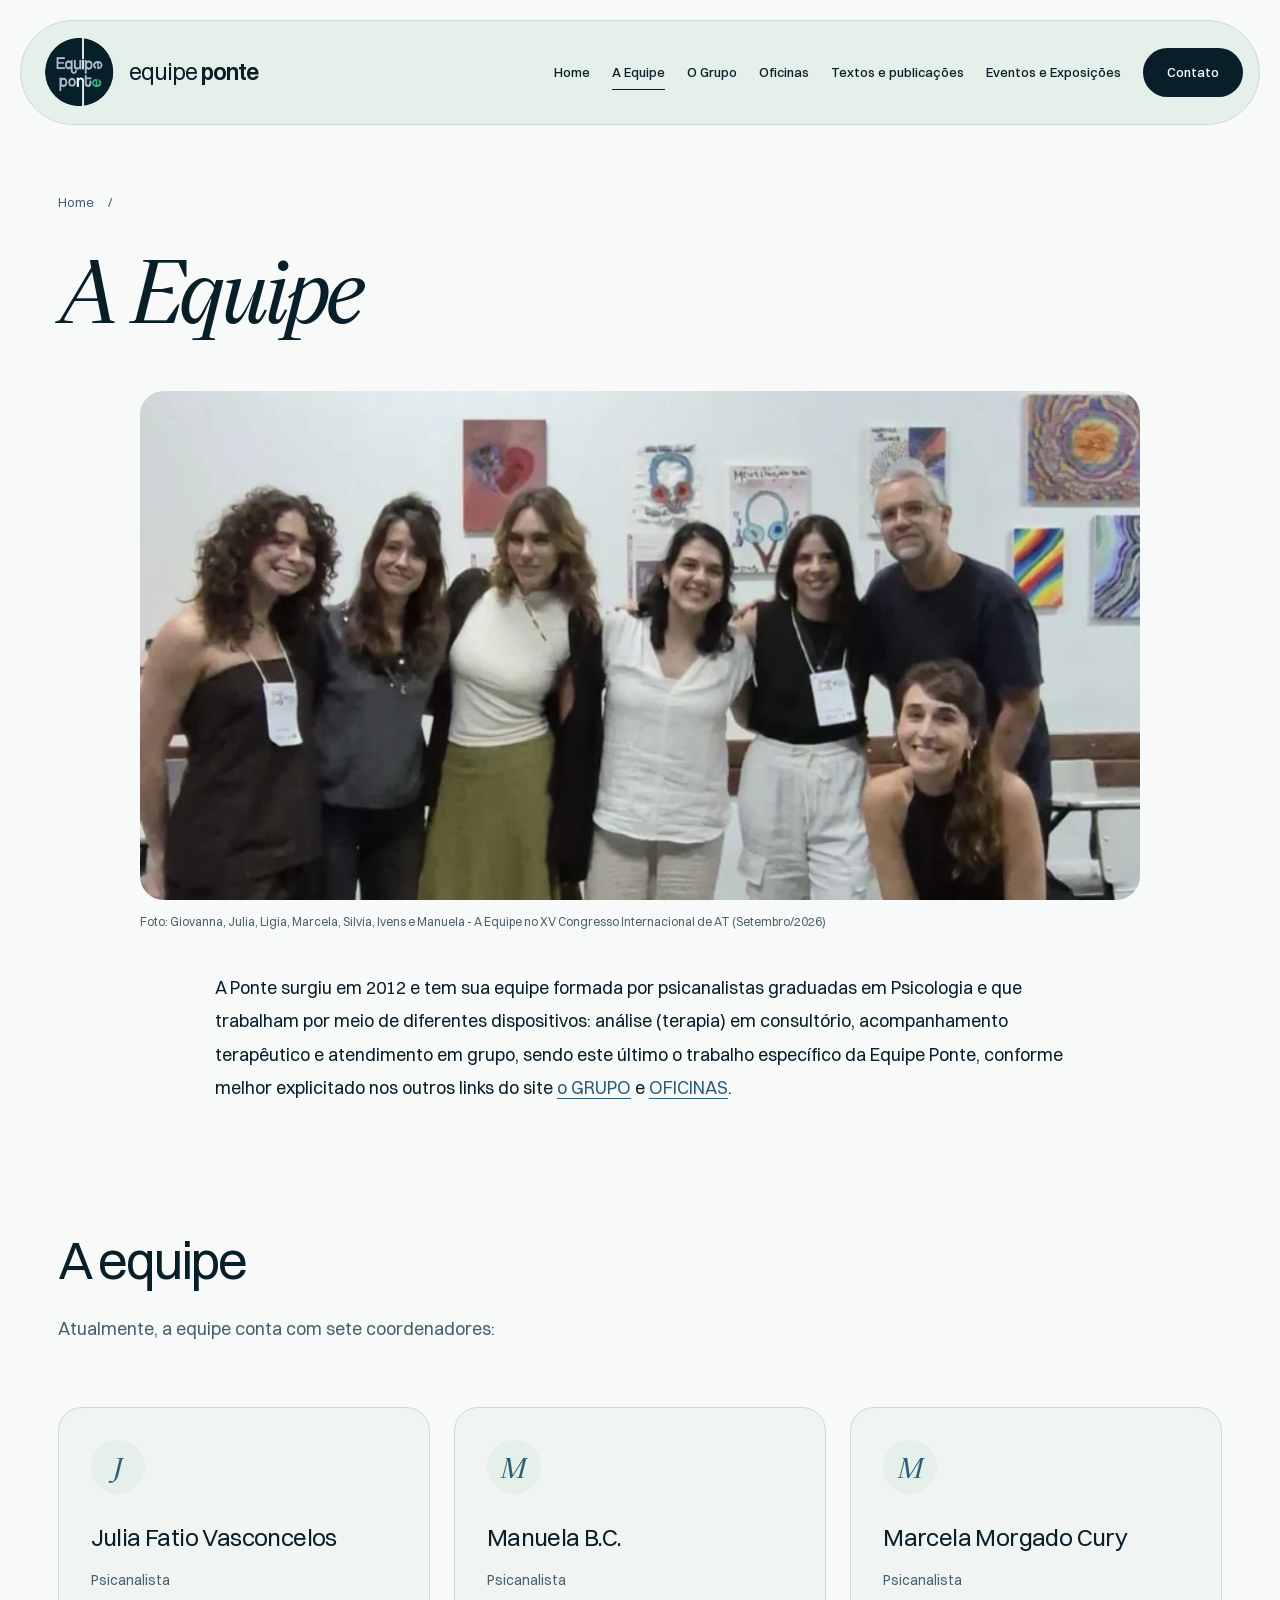
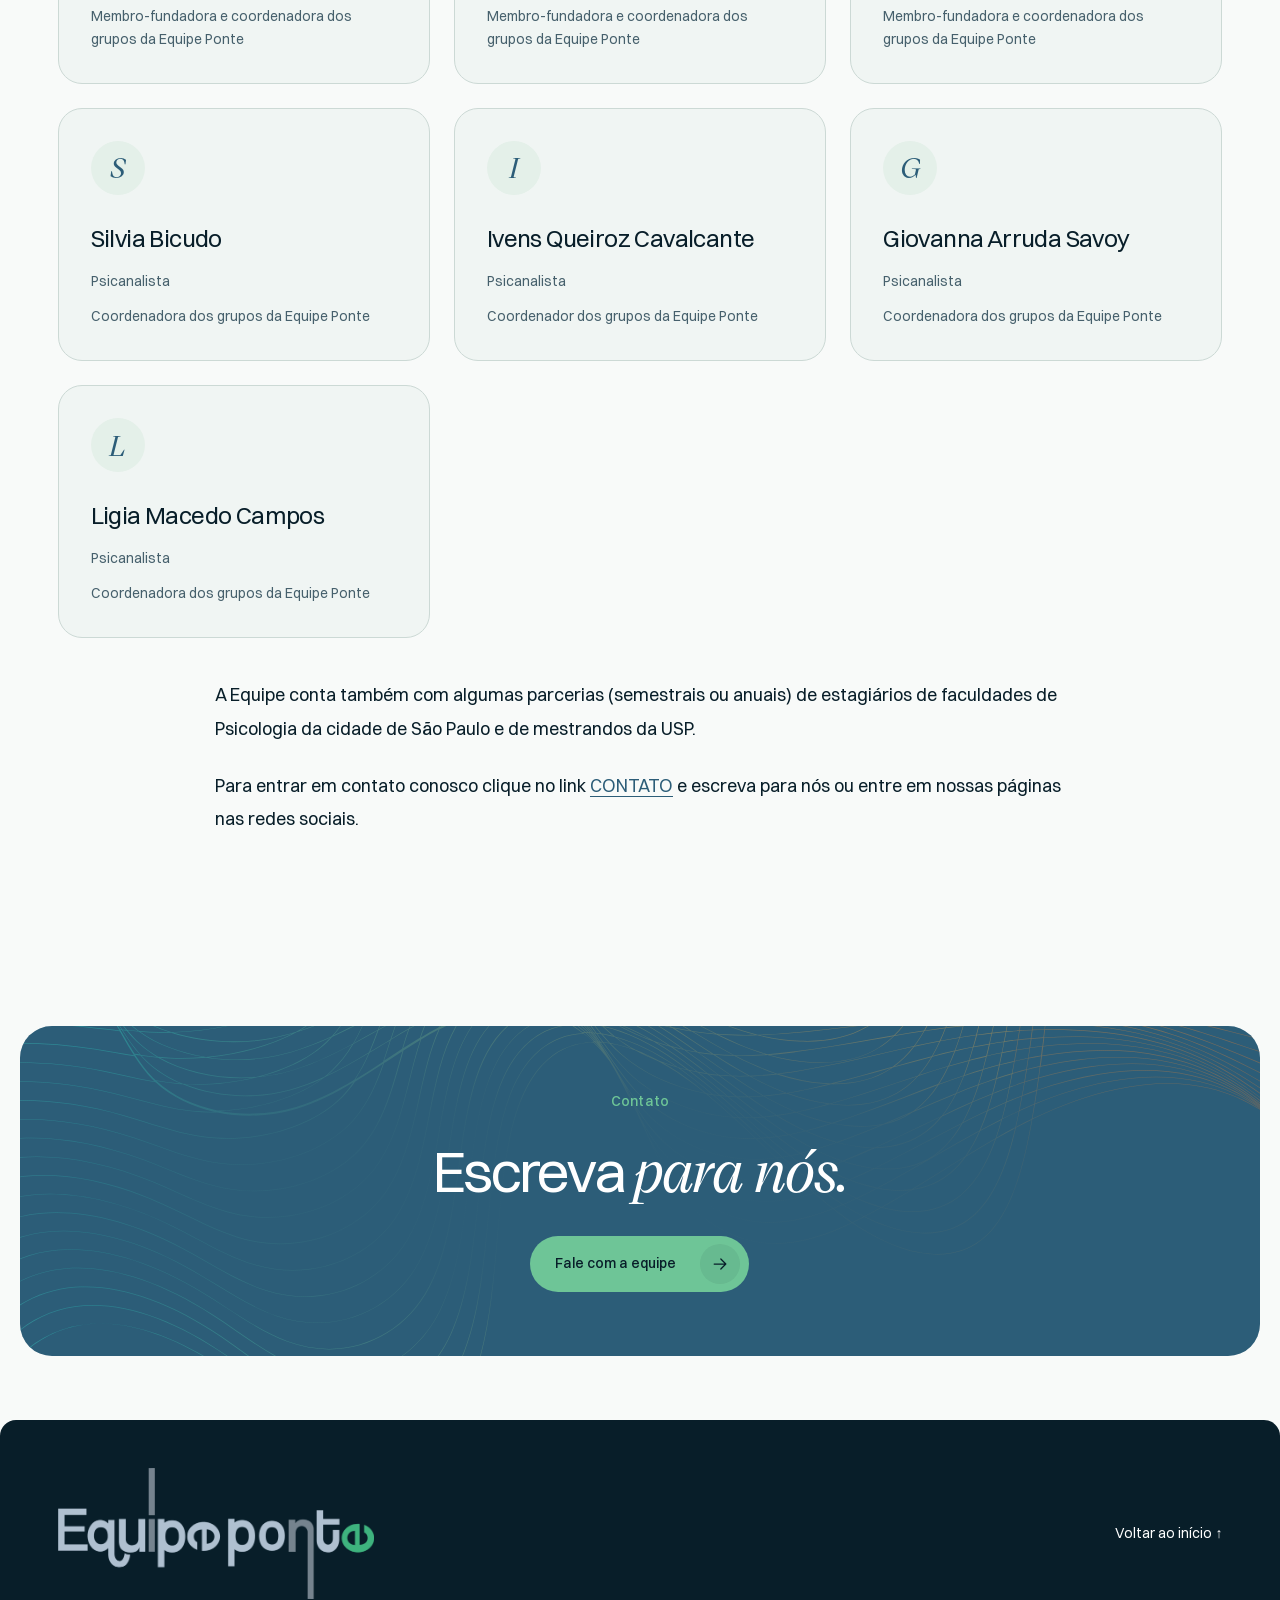
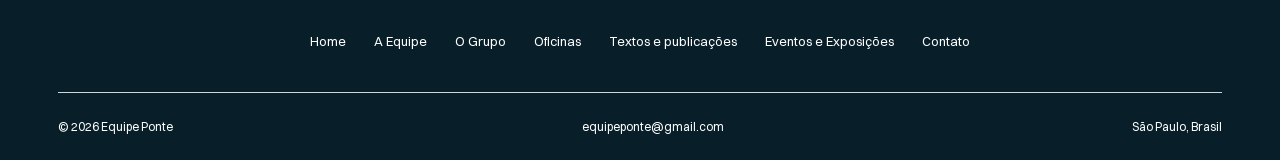
==== public/a-equipe.html @ 650ba1f7 "feat: add events and exhibitions page and navigation" ====
<!doctype html>
<html lang="pt-BR">
  <head>
    <meta charset="utf-8" />
    <meta name="viewport" content="width=device-width, initial-scale=1" />
    <meta name="theme-color" content="#081e29" />
    <meta name="robots" content="noindex, nofollow" />
    <title>A Equipe — Equipe Ponte</title>
    <meta
      name="description"
      content="Conheça as psicanalistas e os psicanalistas que compõem a Equipe Ponte."
    />
    <link rel="canonical" href="https://equipeponte.vercel.app/a-equipe.html" />
    <meta property="og:title" content="A Equipe — Equipe Ponte" />
    <meta
      property="og:description"
      content="Conheça as psicanalistas e os psicanalistas que compõem a Equipe Ponte."
    />
    <meta property="og:type" content="website" />
    <meta property="og:locale" content="pt_BR" />
    <meta
      property="og:url"
      content="https://equipeponte.vercel.app/a-equipe.html"
    />
    <meta
      property="og:image"
      content="https://equipeponte.vercel.app/assets/images/equipe.webp"
    />
    <link rel="icon" href="assets/images/logo.png" />
    <link
      rel="preload"
      href="assets/fonts/switzer-regular.woff2"
      as="font"
      type="font/woff2"
      crossorigin
    />
    <link
      rel="preload"
      href="assets/fonts/victor-serif-medium-italic.woff2"
      as="font"
      type="font/woff2"
      crossorigin
    />
    <link rel="stylesheet" href="assets/styles.css" />
    <script src="assets/site-config.js" defer></script>
    <script src="assets/site.js" defer></script>
    <script type="application/ld+json">
      {
        "@context": "https://schema.org",
        "@type": "Organization",
        "name": "Equipe Ponte",
        "url": "https://equipeponte.vercel.app",
        "email": "equipeponte@gmail.com",
        "address": {
          "@type": "PostalAddress",
          "streetAddress": "Rua Paris, 656, Sumaré",
          "addressLocality": "São Paulo",
          "addressRegion": "SP",
          "postalCode": "01257-040",
          "addressCountry": "BR"
        }
      }
    </script>
  </head>
  <body>
    <a class="skip-link" href="#conteudo">Pular para o conteúdo</a>
    <div class="inner-header">
      <header class="site-header">
        <a class="brand" href="index.html" aria-label="Equipe Ponte — Home"
          ><img
            src="assets/images/logo.png"
            width="48"
            height="48"
            alt=""
          /><span>equipe <strong>ponte</strong></span></a
        ><button
          class="menu-toggle"
          type="button"
          aria-expanded="false"
          aria-controls="main-nav"
        >
          <span>Menu</span><span class="menu-lines" aria-hidden="true"></span>
        </button>
        <nav id="main-nav" aria-label="Navegação principal">
          <a href="index.html">Home</a
          ><a href="a-equipe.html" aria-current="page">A Equipe</a
          ><a href="o-grupo.html">O Grupo</a><a href="oficinas.html">Oficinas</a
          ><a href="textos-e-publicacoes.html">Textos e publicações</a
          ><a href="eventos-e-exposicoes.html">Eventos e Exposições</a><a href="contato.html" class="nav-contact">Contato</a>
        </nav>
      </header>
    </div>
    <main id="conteudo" class="">
      <section class="page-intro wrap">
        <a class="breadcrumb" href="index.html"
          >Home <span aria-hidden="true">/</span></a
        >
        <h1>A Equipe</h1>
      </section>
      <section class="wrap team-overview">
        <figure class="editorial-photo">
          <img
            src="assets/images/equipe.webp"
            srcset="
              assets/images/equipe-small.webp  700w,
              assets/images/equipe.webp       1170w
            "
            sizes="(max-width: 900px) 90vw, 900px"
            width="1170"
            height="596"
            alt="Giovanna, Julia, Ligia, Marcela, Silvia, Ivens e Manuela, integrantes da Equipe Ponte"
            loading="eager"
          />
          <figcaption>
            Foto: Giovanna, Julia, Ligia, Marcela, Silvia, Ivens e Manuela - A Equipe no XV Congresso Internacional de AT (Setembro/2026)
          </figcaption>
        </figure>
        <div class="prose prose--wide">
          <p data-source-paragraph="49">
            A Ponte surgiu em 2012 e tem sua equipe formada por psicanalistas
            graduadas em Psicologia e que trabalham por meio de diferentes
            dispositivos: análise (terapia) em consultório, acompanhamento
            terapêutico e atendimento em grupo, sendo este último o trabalho
            específico da Equipe Ponte, conforme melhor explicitado nos outros
            links do site <a href="o-grupo.html">o GRUPO</a> e
            <a href="oficinas.html">OFICINAS</a>.
          </p>
        </div>
      </section>
      <section class="section wrap">
        <div class="section-heading"><h2>A equipe</h2><p>Atualmente, a equipe conta com sete coordenadores:</p></div>
        <div class="people-grid">
          <article class="person-card">
            <span class="person-mark" aria-hidden="true">J</span>
            <h3>Julia Fatio Vasconcelos</h3>
            <p>Psicanalista</p>
            <p>Membro-fundadora e coordenadora dos grupos da Equipe Ponte</p>
          </article>
          <article class="person-card">
            <span class="person-mark" aria-hidden="true">M</span>
            <h3>Manuela B.C.</h3>
            <p>Psicanalista</p>
            <p>Membro-fundadora e coordenadora dos grupos da Equipe Ponte</p>
          </article>
          <article class="person-card">
            <span class="person-mark" aria-hidden="true">M</span>
            <h3>Marcela Morgado Cury</h3>
            <p>Psicanalista</p>
            <p>Membro-fundadora e coordenadora dos grupos da Equipe Ponte</p>
          </article>
          <article class="person-card">
            <span class="person-mark" aria-hidden="true">S</span>
            <h3>Silvia Bicudo</h3>
            <p>Psicanalista</p>
            <p>Coordenadora dos grupos da Equipe Ponte</p>
          </article>
          <article class="person-card">
            <span class="person-mark" aria-hidden="true">I</span>
            <h3>Ivens Queiroz Cavalcante</h3>
            <p>Psicanalista</p>
            <p>Coordenador dos grupos da Equipe Ponte</p>
          </article>
          <article class="person-card">
            <span class="person-mark" aria-hidden="true">G</span>
            <h3>Giovanna Arruda Savoy</h3>
            <p>Psicanalista</p>
            <p>Coordenadora dos grupos da Equipe Ponte</p>
          </article>
          <article class="person-card">
            <span class="person-mark" aria-hidden="true">L</span>
            <h3>Ligia Macedo Campos</h3>
            <p>Psicanalista</p>
            <p>Coordenadora dos grupos da Equipe Ponte</p>
          </article>
        </div>
        <div class="prose prose--wide">
          <p>A Equipe conta também com algumas parcerias (semestrais ou anuais) de estagiários de faculdades de Psicologia da cidade de São Paulo e de mestrandos da USP.</p>
          <p data-source-paragraph="67">
            Para entrar em contato conosco clique no link
            <a href="contato.html">CONTATO</a> e escreva para nós ou entre em
            nossas páginas nas redes sociais.
          </p>
        </div>
      </section>
      <section class="contact-section small-contact">
        <div class="wrap contact-inner">
          <p class="overline">Contato</p>
          <h2>Escreva <em>para nós.</em></h2>
          <a class="button button--mint" href="contato.html"
            >Fale com a equipe<span class="button__icon"
              ><svg viewBox="0 0 24 24" fill="none" aria-hidden="true">
                <path
                  d="M5 12h14m-6-6 6 6-6 6"
                  stroke="currentColor"
                  stroke-width="1.5"
                  stroke-linecap="round"
                  stroke-linejoin="round"
                /></svg></span
          ></a>
        </div>
      </section>
    </main>
    <footer class="footer wrap">
      <div class="footer-top">
        <a class="brand brand--footer" href="index.html" aria-label="Equipe Ponte — Home"><img src="assets/images/logo-horizontal.png" width="1436" height="597" alt=""></a>
        
        <a href="#conteudo">Voltar ao início ↑</a>
      </div>
      <nav class="footer-nav" aria-label="Navegação do rodapé">
        <a href="index.html">Home</a><a href="a-equipe.html">A Equipe</a
        ><a href="o-grupo.html">O Grupo</a><a href="oficinas.html">Oficinas</a
        ><a href="textos-e-publicacoes.html">Textos e publicações</a
        ><a href="eventos-e-exposicoes.html">Eventos e Exposições</a><a href="contato.html">Contato</a>
      </nav>
      <div class="footer-bottom">
        <span>© 2026 Equipe Ponte</span
        ><a href="mailto:equipeponte@gmail.com">equipeponte@gmail.com</a
        ><span>São Paulo, Brasil</span>
      </div>
    </footer>
  </body>
</html>
---- public/assets/styles.css ----
@font-face {
  font-family: Switzer;
  src: url("fonts/switzer-regular.woff2") format("woff2");
  font-weight: 400;
  font-style: normal;
  font-display: swap;
}
@font-face {
  font-family: Switzer;
  src: url("fonts/switzer-medium.woff2") format("woff2");
  font-weight: 500;
  font-style: normal;
  font-display: swap;
}
@font-face {
  font-family: Switzer;
  src: url("fonts/switzer-semibold.woff2") format("woff2");
  font-weight: 600;
  font-style: normal;
  font-display: swap;
}
@font-face {
  font-family: Switzer;
  src: url("fonts/switzer-bold.woff2") format("woff2");
  font-weight: 700;
  font-style: normal;
  font-display: swap;
}
@font-face {
  font-family: "Victor Serif";
  src: url("fonts/victor-serif-medium.woff2") format("woff2");
  font-weight: 500;
  font-style: normal;
  font-display: swap;
}
@font-face {
  font-family: "Victor Serif";
  src: url("fonts/victor-serif-medium-italic.woff2") format("woff2");
  font-weight: 500;
  font-style: italic;
  font-display: swap;
}
:root {
  --verde-01: #6ec597;
  --verde-hover: #358159;
  --verde-02: #2c5d78;
  --cinza-01: #081e29;
  --cinza-02: #a7b7c7;
  --paper: #f8faf9;
  --white: #fff;
  --surface: #f0f5f3;
  --surface-mint: #e4f0e9;
  --ink: var(--cinza-01);
  --muted: #46606c;
  --border: #ccd9d5;
  --font-body: Switzer, Arial, sans-serif;
  --font-display: "Victor Serif", Georgia, serif;
  --text-sm: 0.875rem;
  --text-base: 1rem;
  --text-lg: 1.125rem;
  --text-h1: clamp(2.8rem, 6.1vw, 6.5rem);
  --text-h2: clamp(2.35rem, 4.1vw, 4.3rem);
  --space-1: 0.25rem;
  --space-2: 0.5rem;
  --space-3: 0.75rem;
  --space-4: 1rem;
  --space-6: 1.5rem;
  --space-8: 2rem;
  --space-12: 3rem;
  --space-16: 4rem;
  --space-24: 6rem;
  --section-space: clamp(4.5rem, 8vw, 8rem);
  --page-gutter: clamp(1.25rem, 4.5vw, 5rem);
  --content-width: 1280px;
  --radius-sm: 12px;
  --radius-footer: 16px;
  --radius-card: 24px;
  --radius-panel: 32px;
  --radius-pill: 999px;
  --shadow-soft: 0 12px 40px #081e2910;
  --shadow-dialog: 0 24px 100px #081e2940;
  --duration-fast: 180ms;
  --duration-normal: 320ms;
  --ease: cubic-bezier(0.2, 0.7, 0.2, 1);
}
* {
  box-sizing: border-box;
}
html {
  scroll-behavior: smooth;
  scroll-padding-top: 2rem;
}
body {
  margin: 0;
  background: var(--paper);
  color: var(--ink);
  font: 400 var(--text-base) / 1.6 var(--font-body);
  -webkit-font-smoothing: antialiased;
}
button,
input,
textarea {
  font: inherit;
}
button,
a {
  -webkit-tap-highlight-color: transparent;
}
a {
  color: inherit;
  text-decoration: none;
}
button {
  cursor: pointer;
}
img {
  display: block;
  max-width: 100%;
  height: auto;
}
svg {
  width: 24px;
  height: 24px;
  flex-shrink: 0;
}
h1,
h2,
h3,
p,
figure {
  margin: 0;
}
h1,
h2,
h3 {
  font-weight: 400;
  line-height: 1.12;
}
h2 {
  font-size: var(--text-h2);
  letter-spacing: -0.045em;
}
h2 em {
  font-family: var(--font-display);
  font-weight: 500;
  letter-spacing: -0.025em;
}
p {
  line-height: 1.65;
}
::selection {
  background: var(--verde-01);
  color: var(--ink);
}
:focus-visible {
  outline: 3px solid var(--verde-02);
  outline-offset: 5px;
}
.hero :focus-visible,
.contact-section :focus-visible {
  outline-color: var(--verde-01);
}
.sr-only {
  position: absolute;
  width: 1px;
  height: 1px;
  padding: 0;
  margin: -1px;
  overflow: hidden;
  clip: rect(0, 0, 0, 0);
  white-space: nowrap;
  border: 0;
}
.skip-link {
  position: fixed;
  top: 10px;
  left: 20px;
  z-index: 100;
  background: var(--ink);
  color: var(--white);
  padding: 12px 20px;
  transform: translateY(-160%);
}
.skip-link:focus {
  transform: none;
}
.wrap {
  width: min(var(--content-width), calc(100% - var(--page-gutter) * 2));
  margin-inline: auto;
}
.section {
  padding-block: var(--section-space);
}
.overline {
  font-size: var(--text-sm);
  font-weight: 500;
  letter-spacing: 0.02em;
  margin-bottom: var(--space-6);
  color: var(--verde-02);
}
.section-heading {
  margin-bottom: var(--space-16);
}
.section-heading > p:last-child {
  margin-top: var(--space-6);
  color: var(--muted);
  font-size: var(--text-lg);
}
.centered {
  text-align: center;
  max-width: 960px;
  margin-inline: auto;
}
.button {
  display: inline-flex;
  align-items: center;
  justify-content: space-between;
  gap: var(--space-6);
  min-height: 56px;
  padding: 7px 8px 7px 24px;
  border-radius: var(--radius-pill);
  font-size: var(--text-sm);
  font-weight: 500;
  border: 1px solid transparent;
  transition:
    background var(--duration-fast),
    transform var(--duration-fast),
    box-shadow var(--duration-fast);
  white-space: nowrap;
}
.button__icon {
  display: grid;
  place-items: center;
  width: 40px;
  height: 40px;
  border-radius: 50%;
  background: #ffffff14;
  transition: transform var(--duration-fast);
}
.button__icon svg {
  width: 20px;
  height: 20px;
}
.button:hover .button__icon {
  transform: translateX(2px);
}
.button:hover {
  transform: translateY(-2px);
  box-shadow: var(--shadow-soft);
}
.button:active {
  transform: translateY(0);
}
.button--primary {
  background: var(--ink);
  color: var(--white);
}
.button--primary:hover {
  background: var(--verde-01);
  color: var(--ink);
}
.button--light {
  background: var(--white);
  color: var(--ink);
}
.button--light .button__icon {
  background: var(--surface);
}
.button--light:hover {
  background: var(--verde-01);
  color: var(--ink);
}
.button--mint {
  background: var(--verde-01);
  color: var(--ink);
}
.button--mint .button__icon {
  background: #081e2910;
}
.button--mint:hover {
  background: var(--verde-hover);
  color: var(--white);
}
.button--outline {
  border-color: var(--border);
  color: var(--ink);
  background: transparent;
}
.button--outline .button__icon {
  background: var(--surface-mint);
}
.button--outline:hover {
  background: var(--verde-01);
  color: var(--ink);
}
.button:disabled {
  opacity: 0.45;
  cursor: not-allowed;
  transform: none;
  box-shadow: none;
}
.text-link {
  display: inline-flex;
  align-items: center;
  gap: var(--space-4);
  padding: 8px 0;
  background: none;
  border: 0;
  color: var(--ink);
  font-size: var(--text-sm);
  font-weight: 500;
  text-decoration: underline;
  text-underline-offset: 5px;
  text-decoration-color: var(--border);
}
.text-link:hover {
  text-decoration-color: currentColor;
}
.text-link svg {
  width: 20px;
}
.brand {
  display: flex;
  align-items: center;
  gap: 12px;
  white-space: nowrap;
  font-size: 23px;
  letter-spacing: -1px;
}
.brand img {
  border-radius: 50%;
  width: 48px;
  height: 48px;
}
.brand strong {
  font-weight: 600;
}
.hero {
  position: relative;
  isolation: isolate;
  margin: 20px;
  min-height: 820px;
  border-radius: var(--radius-panel);
  background: var(--verde-02);
  overflow: clip;
  color: var(--white);
  display: flex;
  flex-direction: column;
  align-items: center;
}
.hero::before {
  content: "";
  position: absolute;
  inset: 0;
  z-index: -3;
  background: url("images/hero-pattern.svg") center / 1000px repeat;
  opacity: 0.6;
  pointer-events: none;
}
.hero::after {
  content: "";
  position: absolute;
  inset: 0;
  z-index: -2;
  background: radial-gradient(ellipse at center, #081e29 10%, rgba(8, 30, 41, 0.9) 45%, rgba(8, 30, 41, 0.25) 100%);
  pointer-events: none;
}
.hero {
  background: var(--cinza-01);
}
.hero-fluid {
  position: absolute;
  inset: 0;
  width: 100%;
  height: 100%;
  z-index: -1;
  pointer-events: none;
  opacity: 0.6;
}
@media (prefers-reduced-motion: reduce) {
  .hero-fluid { display: none; }
}
.site-header {
  width: calc(100% - 32px);
  margin: 18px 16px 0;
  display: flex;
  align-items: center;
  justify-content: space-between;
  padding: 12px 16px 12px 24px;
  background: #f8faf9c9;
  backdrop-filter: blur(22px);
  border: 1px solid #ffffff55;
  border-radius: var(--radius-pill);
  color: var(--ink);
  z-index: 5;
}
.site-header nav {
  display: flex;
  align-items: center;
  gap: 32px;
  font-size: var(--text-sm);
}
.site-header nav > a:not(.nav-contact) {
  padding: 12px 0;
  position: relative;
}
.site-header nav > a:not(.nav-contact):after {
  content: "";
  position: absolute;
  bottom: 5px;
  left: 0;
  right: 0;
  height: 1px;
  background: currentColor;
  transform: scaleX(0);
  transition: transform var(--duration-fast);
}
.site-header nav > a:hover:after {
  transform: scaleX(1);
}
.nav-contact {
  background: var(--ink);
  color: var(--white);
  padding: 14px 24px;
  border-radius: var(--radius-pill);
  display: flex;
  gap: 24px;
}
.nav-contact:hover {
  background: var(--verde-01);
  color: var(--ink);
}
.menu-toggle {
  display: none;
}
.hero__content {
  text-align: center;
  max-width: 1200px;
  padding: 62px 24px 100px;
}
.hero__eyebrow {
  font-size: 13px;
  display: flex;
  align-items: center;
  justify-content: center;
  gap: 10px;
  margin-bottom: 32px;
}
.status-dot {
  width: 6px;
  height: 6px;
  background: var(--verde-01);
  border-radius: 50%;
  box-shadow: 0 0 0 4px #6ec59724;
}
.hero__intro {
  font-size: clamp(1.2rem, 2.5vw, 2rem);
  letter-spacing: -0.03em;
  margin-bottom: 20px;
}
.hero h1 {
  font-family: var(--font-display);
  font-style: italic;
  font-weight: 500;
  font-size: var(--text-h1);
  letter-spacing: -0.045em;
  line-height: 1.04;
  text-wrap: balance;
  max-width: 1120px;
}
.hero__description {
  font-size: var(--text-lg);
  margin-top: 28px;
  line-height: 1.6;
}
.hero__actions {
  display: flex;
  gap: 28px;
  justify-content: center;
  align-items: center;
  margin-top: 32px;
}
.quiet-link {
  font-size: var(--text-sm);
  text-decoration: underline;
  text-underline-offset: 6px;
}
.hero__meta {
  display: flex;
  gap: 24px;
  justify-content: center;
  font-size: 12px;
  margin-top: 28px;
}
.hero__meta span + span:before {
  content: "·";
  margin-right: 24px;
}
.hero__scroll {
  position: absolute;
  bottom: 24px;
  left: 50%;
  transform: translateX(-50%);
  font-size: 12px;
  display: flex;
  gap: 14px;
  align-items: center;
}
.hero__scroll span {
  font-size: 20px;
}
.intro-band {
  padding: 46px 0 0;
  text-align: center;
}
.intro-band > p {
  font-family: var(--font-display);
  font-size: 23px;
  color: var(--muted);
}
.intro-band > div {
  display: flex;
  align-items: center;
  justify-content: center;
  gap: 30px;
  margin-top: 24px;
  font-size: var(--text-sm);
  color: var(--verde-02);
}
.intro-band i {
  width: 4px;
  height: 4px;
  border-radius: 50%;
  background: var(--verde-01);
}
.principles {
  display: grid;
  grid-template-columns: repeat(3, 1fr);
  gap: 48px;
  text-align: center;
}
.principles article {
  padding-inline: 12px;
}
.principles h3 {
  font-size: 23px;
  letter-spacing: -0.03em;
  margin: 16px 0;
}
.principles p {
  font-size: var(--text-base);
  color: var(--muted);
  max-width: 330px;
  margin-inline: auto;
}
.icon-scene {
  background: var(--surface);
  border-radius: var(--radius-card);
  overflow: hidden;
}
.principles .icon-scene {
  width: 150px;
  height: 150px;
  border-radius: 50%;
  margin: auto;
}
.icon-3d {
  display: block;
  width: 66.6667%;
  height: 100%;
  margin-inline: auto;
  background-image: url("images/icons-3d.webp");
  background-repeat: no-repeat;
  background-size: 300% 200%;
  mix-blend-mode: multiply;
}
.icon-3d--chat {
  background-position: 0 0;
}
.icon-3d--bridge {
  background-position: 50% 0;
}
.icon-3d--connection {
  background-position: 100% 0;
}
.icon-3d--brush {
  background-position: 0 100%;
}
.icon-3d--music {
  background-position: 50% 100%;
}
.icon-3d--ribbon {
  background-position: 100% 100%;
}
.group-section {
  background: var(--surface);
}
.split {
  display: grid;
  grid-template-columns: 1fr 1fr;
  gap: 8%;
  align-items: center;
}
.artwork img {
  aspect-ratio: 4/5;
  object-fit: cover;
  border-radius: var(--radius-panel);
}
figcaption {
  font-size: 12px;
  color: var(--muted);
  margin-top: 14px;
}
.split h2 {
  font-size: clamp(2.25rem, 3.25vw, 3.3rem);
}
.split__copy > p:not(.overline) {
  color: var(--muted);
  margin-top: 24px;
}
.split__copy .button {
  margin-top: 32px;
}
.section-heading--split {
  display: flex;
  justify-content: space-between;
  gap: 40px;
  align-items: flex-end;
}
.section-heading__aside {
  max-width: 330px;
  color: var(--muted);
}
.carousel-controls {
  display: flex;
  gap: 10px;
  margin-top: 24px;
}
.carousel-controls button {
  width: 46px;
  height: 46px;
  border-radius: 50%;
  border: 1px solid var(--border);
  background: transparent;
  font-size: 22px;
  color: var(--ink);
}
.carousel-controls button:hover:not(:disabled) {
  background: var(--verde-01);
  color: var(--ink);
}
.carousel-controls button:disabled {
  opacity: 0.35;
  cursor: default;
}
.workshop-track {
  display: flex;
  gap: 24px;
  overflow-x: auto;
  scroll-snap-type: x mandatory;
  scrollbar-width: none;
  padding-bottom: 12px;
}
.workshop-track::-webkit-scrollbar {
  display: none;
}
.workshop-card {
  flex: 0 0 calc((100% - 48px) / 3);
  scroll-snap-align: start;
  overflow: hidden;
  border: 1px solid var(--border);
  border-radius: var(--radius-card);
  background: var(--white);
}
.workshop-card .icon-scene {
  height: 235px;
  border-radius: 0;
}
.workshop-card .icon-3d {
  width: 156.667px;
  height: 235px;
  margin: auto;
}
.workshop-card__body {
  padding: 28px;
}
.workshop-card h3 {
  font-size: 28px;
  letter-spacing: -0.035em;
}
.workshop-card p {
  color: var(--muted);
  margin: 16px 0 20px;
  min-height: 52px;
}
.track-hint {
  font-size: 12px;
  color: var(--muted);
  margin-top: 16px;
  text-align: right;
}
.track-hint span {
  margin-left: 10px;
}
.team-section {
  background: var(--surface-mint);
}
.team-photo {
  max-width: 1000px;
  margin-inline: auto;
}
.team-photo img {
  border-radius: var(--radius-panel);
  width: 100%;
}
.team-bottom {
  display: flex;
  justify-content: space-between;
  align-items: center;
  gap: 48px;
  max-width: 1000px;
  margin: 32px auto 0;
}
.team-bottom p {
  max-width: 560px;
  color: var(--muted);
}
.team-bottom .button {
  flex-shrink: 0;
}
.faq-section {
  display: grid;
  grid-template-columns: 1fr 1.1fr;
  gap: 8%;
}
.faq-section h2 {
  font-size: clamp(2.3rem, 3.25vw, 3.4rem);
}
.faq-section .section-heading > p:not(.overline) {
  color: var(--muted);
  margin-top: 24px;
}
.faq-section .text-link {
  margin-top: 24px;
}
.faq-item {
  border-bottom: 1px solid var(--border);
}
.faq-item:first-child {
  border-top: 1px solid var(--border);
}
.faq-item summary {
  display: flex;
  justify-content: space-between;
  gap: 20px;
  align-items: center;
  list-style: none;
  cursor: pointer;
  padding: 24px 0;
  font-weight: 500;
}
.faq-item summary::-webkit-details-marker {
  display: none;
}
.faq-item summary span {
  font-size: 24px;
  font-weight: 400;
  transition: transform var(--duration-fast);
}
.faq-item[open] summary span {
  transform: rotate(45deg);
}
.faq-item p {
  padding: 0 40px 24px 0;
  color: var(--muted);
}
.contact-section {
  margin: 0 20px;
  border-radius: var(--radius-panel);
  background: var(--verde-02);
  color: var(--white);
  position: relative;
  overflow: hidden;
}
.contact-section:after {
  content: "";
  position: absolute;
  width: 900px;
  height: 900px;
  left: 50%;
  top: 32%;
  border: 1px solid #a7b7c71a;
  border-radius: 50%;
  transform: translateX(-50%);
  pointer-events: none;
}
.contact-inner {
  padding: 80px 0 40px;
  position: relative;
  z-index: 1;
  text-align: center;
}
.contact-inner .overline {
  color: var(--verde-01);
}
.contact-inner h2 {
  font-size: clamp(2.8rem, 5.5vw, 5.4rem);
}
.contact-inner > p:not(.overline) {
  color: var(--cinza-02);
  margin-top: 24px;
}
.contact-inner .button {
  margin-top: 32px;
}
.contact-email {
  display: block;
  width: fit-content;
  margin: 20px auto 0;
  color: var(--cinza-02);
  font-size: var(--text-sm);
}
.contact-email:hover {
  text-decoration: underline;
}
.contact-address {
  border-top: 1px solid #a7b7c730;
  margin-top: 64px;
  padding-top: 28px;
  display: flex;
  justify-content: space-between;
  align-items: center;
  text-align: left;
  font-size: var(--text-sm);
  color: var(--cinza-02);
}
.contact-address a {
  color: var(--white);
}
.contact-address a:hover {
  text-decoration: underline;
}
.contact-address a > span:first-child {
  margin-left: 12px;
}
.footer {
  padding-top: 48px;
  padding-bottom: 24px;
}
.footer-top {
  display: flex;
  align-items: center;
  justify-content: space-between;
  gap: 24px;
}
.footer .brand--footer img {
  width: 316.8px;
  max-width: 100%;
  height: auto;
  border-radius: 0;
}
.footer-top > p {
  font-size: var(--text-sm);
  color: var(--muted);
}
.footer-top > a:last-child {
  font-size: var(--text-sm);
}
.footer-bottom {
  display: flex;
  justify-content: space-between;
  border-top: 1px solid var(--border);
  margin-top: 40px;
  padding-top: 24px;
  color: var(--muted);
  font-size: 12px;
}
dialog {
  border: 0;
  border-radius: var(--radius-card);
  width: min(620px, calc(100% - 32px));
  padding: 0;
  color: var(--ink);
  background: var(--paper);
  box-shadow: var(--shadow-dialog);
}
dialog::backdrop {
  background: #081e2980;
  backdrop-filter: blur(5px);
}
.dialog-inner {
  position: relative;
  padding: 48px;
}
.dialog-inner h2 {
  font-family: var(--font-display);
  font-style: italic;
}
.dialog-inner > p:not(.overline) {
  margin: 24px 0 32px;
  color: var(--muted);
}
.dialog-close {
  position: absolute;
  right: 16px;
  top: 16px;
  width: 44px;
  height: 44px;
  border: 0;
  border-radius: 50%;
  background: var(--surface-mint);
  font-size: 28px;
  color: var(--ink);
}
/* Design-system catalogue shares the production tokens and components. */
.ds-header {
  padding: 24px 0;
  display: flex;
  justify-content: space-between;
  align-items: center;
  border-bottom: 1px solid var(--border);
}
.ds-intro {
  padding: 72px 0;
}
.ds-intro h1 {
  font-family: var(--font-display);
  font-style: italic;
  font-size: var(--text-h1);
  letter-spacing: -0.04em;
}
.ds-intro p {
  max-width: 680px;
  margin-top: 24px;
  color: var(--muted);
}
.ds-nav {
  display: flex;
  flex-wrap: wrap;
  gap: 12px 24px;
  margin-top: 32px;
}
.ds-nav a {
  text-decoration: underline;
  text-underline-offset: 5px;
}
.ds-section {
  border-top: 1px solid var(--border);
  padding: 56px 0;
}
.ds-section > h2 {
  font-size: 38px;
  margin-bottom: 12px;
}
.ds-section > p {
  color: var(--muted);
  max-width: 780px;
  margin-bottom: 32px;
}
.swatches {
  display: grid;
  grid-template-columns: repeat(4, 1fr);
  gap: 16px;
}
.swatch {
  border: 1px solid var(--border);
  border-radius: var(--radius-card);
  overflow: hidden;
  text-align: left;
  background: var(--white);
  padding: 0;
  color: var(--ink);
}
.swatch__color {
  display: block;
  height: 150px;
  background: var(--swatch);
}
.swatch__label {
  display: flex;
  justify-content: space-between;
  gap: 8px;
  padding: 20px;
  font-size: var(--text-sm);
}
.ds-samples {
  display: flex;
  flex-wrap: wrap;
  align-items: center;
  gap: 20px;
  padding: 32px;
  background: var(--surface);
  border-radius: var(--radius-card);
}
.type-example {
  display: grid;
  grid-template-columns: 200px 1fr;
  gap: 32px;
  border-bottom: 1px solid var(--border);
  padding: 28px 0;
}
.type-example small {
  color: var(--muted);
}
.type-display {
  font-family: var(--font-display);
  font-style: italic;
  font-size: clamp(36px, 5vw, 64px);
  line-height: 1.1;
}
.type-body {
  font-size: 24px;
}
.ds-icons {
  display: grid;
  grid-template-columns: repeat(6, 1fr);
  gap: 16px;
  text-align: center;
}
.ds-icons .icon-scene {
  aspect-ratio: 1;
}
.ds-icons p {
  font-size: var(--text-sm);
  margin-top: 12px;
}
.ds-table {
  width: 100%;
  border-collapse: collapse;
  font-size: var(--text-sm);
}
.ds-table td,
.ds-table th {
  padding: 18px;
  text-align: left;
  border-bottom: 1px solid var(--border);
}
.ds-table th {
  font-weight: 500;
}
.copy-status {
  min-height: 28px;
  margin-top: 16px;
  color: var(--verde-02);
}
@media (min-width: 1600px) {
  .hero {
    min-height: 920px;
  }
  .hero__content {
    padding-top: 90px;
  }
}
@media (max-width: 1100px) {
  .site-header nav {
    gap: 20px;
  }
  .brand {
    font-size: 20px;
  }
  .hero {
    min-height: 760px;
  }
  .hero__content {
    padding-top: 70px;
  }
  .principles {
    gap: 20px;
  }
  .split {
    gap: 6%;
  }
  .workshop-card__body {
    padding: 24px;
  }
  .faq-section {
    gap: 5%;
  }
  .ds-icons {
    grid-template-columns: repeat(3, 1fr);
  }
}
@media (max-width: 900px) {
  .hero {
    margin: 12px;
    border-radius: 24px;
    min-height: 760px;
  }
  .site-header {
    border-radius: 36px;
    padding: 10px 16px;
    margin-top: 12px;
    width: calc(100% - 24px);
    position: relative;
  }
  .brand img {
    width: 42px;
    height: 42px;
  }
  .menu-toggle {
    display: flex;
    align-items: center;
    gap: 14px;
    background: none;
    border: 0;
    color: var(--ink);
    font-size: 14px;
    min-height: 44px;
    padding: 8px;
  }
  .menu-lines {
    display: block;
    width: 20px;
    height: 10px;
    border-block: 1px solid currentColor;
  }
  .site-header nav {
    display: none;
    position: absolute;
    top: calc(100% + 10px);
    left: 0;
    right: 0;
    background: var(--paper);
    padding: 24px;
    border-radius: 24px;
    box-shadow: var(--shadow-soft);
    align-items: stretch;
    gap: 4px;
  }
  .site-header nav.is-open {
    display: flex;
    flex-direction: column;
  }
  .site-header .nav-contact {
    margin-top: 12px;
    justify-content: space-between;
  }
  .hero__content {
    padding-top: 72px;
  }
  .hero h1 {
    font-size: clamp(3rem, 7.5vw, 5rem);
  }
  .principles {
    gap: 24px;
  }
  .principles h3 {
    font-size: 21px;
  }
  .principles article {
    padding: 0;
  }
  .split {
    grid-template-columns: 1fr;
    gap: 48px;
  }
  .artwork {
    max-width: 620px;
    order: 2;
  }
  .artwork img {
    aspect-ratio: 4/3;
  }
  .split__copy {
    max-width: 620px;
  }
  .workshop-card {
    flex-basis: calc((100% - 24px) / 2);
  }
  .section-heading--split {
    align-items: flex-start;
  }
  .section-heading__aside {
    max-width: 270px;
  }
  .team-bottom {
    gap: 24px;
    align-items: flex-start;
  }
  .faq-section {
    grid-template-columns: 1fr;
    gap: 0;
  }
  .faq-section .section-heading {
    margin-bottom: 36px;
  }
  .swatches {
    grid-template-columns: repeat(2, 1fr);
  }
  .footer-top {
    flex-wrap: wrap;
  }
  .footer-top > p {
    display: none;
  }
}
@media (max-width: 600px) {
  :root {
    --page-gutter: 24px;
    --radius-panel: 24px;
  }
  .hero {
    min-height: 780px;
    margin: 8px;
  }
  .site-header {
    margin-top: 10px;
    width: calc(100% - 20px);
    padding: 8px 12px;
  }
  .brand {
    font-size: 20px;
    gap: 8px;
  }
  .brand img {
    width: 40px;
    height: 40px;
  }
  .hero__content {
    padding: 64px 18px 96px;
  }
  .hero__eyebrow {
    font-size: 11px;
    margin-bottom: 30px;
  }
  .hero__intro {
    font-size: 18px;
    margin-bottom: 22px;
  }
  .hero h1 {
    font-size: clamp(2.6rem, 9.6vw, 3.8rem);
    line-height: 1.08;
    letter-spacing: -0.035em;
  }
  .hero h1 br {
    display: none;
  }
  .hero__description {
    font-size: 16px;
    margin-top: 26px;
  }
  .hero__actions {
    flex-direction: column;
    gap: 20px;
    margin-top: 28px;
  }
  .hero__meta {
    flex-direction: column;
    gap: 4px;
    font-size: 11px;
    margin-top: 24px;
  }
  .hero__meta span + span:before {
    display: none;
  }
  .desktop-break {
    display: none;
  }
  .hero__scroll {
    bottom: 20px;
  }
  .intro-band {
    padding-top: 32px;
  }
  .intro-band > p {
    font-size: 20px;
  }
  .intro-band > div {
    gap: 10px;
    font-size: 11px;
    flex-wrap: wrap;
  }
  .section-heading {
    margin-bottom: 40px;
  }
  .section-heading > p:last-child {
    font-size: 16px;
  }
  .overline {
    margin-bottom: 20px;
    font-size: 13px;
  }
  .principles {
    grid-template-columns: 1fr;
    gap: 42px;
  }
  .principles .icon-scene {
    width: 136px;
    height: 136px;
  }
  .principles p {
    max-width: 330px;
  }
  .principles h3 {
    font-size: 24px;
  }
  .split h2 {
    font-size: 36px;
  }
  .artwork {
    order: 2;
  }
  .section-heading--split {
    display: block;
  }
  .section-heading__aside {
    display: flex;
    max-width: none;
    justify-content: space-between;
    gap: 20px;
    align-items: center;
    margin-top: 24px;
  }
  .section-heading__aside p {
    font-size: 14px;
  }
  .carousel-controls {
    flex-shrink: 0;
    margin: 0;
    gap: 6px;
  }
  .carousel-controls button {
    width: 44px;
    height: 44px;
  }
  .workshop-card {
    flex-basis: 88%;
  }
  .workshop-card .icon-scene {
    height: 220px;
  }
  .workshop-card .icon-3d {
    width: 146.667px;
    height: 220px;
  }
  .workshop-card p {
    min-height: 0;
  }
  .team-photo img {
    border-radius: 16px;
  }
  .team-photo figcaption {
    font-size: 11px;
  }
  .team-bottom {
    flex-direction: column;
    gap: 24px;
  }
  .faq-item summary {
    font-size: 15px;
    padding: 22px 0;
  }
  .faq-item p {
    font-size: 15px;
    padding-right: 0;
  }
  .contact-section {
    margin: 0 8px;
  }
  .contact-inner {
    padding: 64px 0 28px;
  }
  .contact-inner h2 {
    font-size: 42px;
  }
  .contact-address {
    flex-direction: column;
    align-items: center;
    text-align: center;
    gap: 20px;
    margin-top: 40px;
  }
  .footer-top {
    gap: 20px;
  }
  .footer-top > a:last-child {
    font-size: 12px;
  }
  .footer-bottom {
    font-size: 11px;
  }
  .dialog-inner {
    padding: 48px 24px 32px;
  }
  .dialog-inner h2 {
    font-size: 40px;
  }
  .ds-intro {
    padding: 48px 0;
  }
  .ds-intro h1 {
    font-size: 52px;
  }
  .ds-header .text-link {
    font-size: 12px;
  }
  .swatches {
    gap: 12px;
  }
  .swatch__label {
    padding: 14px;
    flex-direction: column;
  }
  .swatch__color {
    height: 110px;
  }
  .type-example {
    grid-template-columns: 1fr;
    gap: 12px;
  }
  .ds-samples {
    padding: 24px 16px;
  }
  .ds-icons {
    grid-template-columns: repeat(2, 1fr);
  }
  .ds-table td,
  .ds-table th {
    padding: 14px 8px;
  }
  .ds-nav {
    font-size: 14px;
  }
}
@media (prefers-reduced-motion: reduce) {
  html {
    scroll-behavior: auto;
  }
  *,
  *:before,
  *:after {
    animation: none !important;
    transition: none !important;
  }
}
/* Multi-page editorial layouts, using the shared design tokens. */
.site-header nav {
  gap: 22px;
  font-size: 13px;
}
.site-header nav > a[aria-current="page"]:not(.nav-contact):after {
  transform: scaleX(1);
}
.inner-header {
  padding: 20px 20px 0;
}
.inner-header .site-header {
  margin: 0;
  width: 100%;
  background: var(--surface-mint);
  border-color: var(--border);
}
.page-intro {
  padding-block: 64px 56px;
}
.page-intro h1 {
  font-family: var(--font-display);
  font-style: italic;
  font-weight: 500;
  font-size: clamp(3rem, 6.8vw, 6.5rem);
  letter-spacing: -0.04em;
  line-height: 1.08;
  text-wrap: balance;
}
.page-intro > p {
  color: var(--muted);
  max-width: 680px;
  margin-top: 24px;
}
.breadcrumb {
  display: inline-flex;
  gap: 14px;
  margin-bottom: 28px;
  font-size: 13px;
  color: var(--muted);
}
.breadcrumb:hover {
  text-decoration: underline;
}
.editorial-grid {
  display: grid;
  grid-template-columns: minmax(0, 1.15fr) minmax(0, 1fr);
  gap: 7%;
  align-items: start;
}
.editorial-grid > .editorial-photo {
  position: sticky;
  top: 32px;
}
.editorial-grid h2 {
  font-size: clamp(2rem, 3vw, 3rem);
  margin-bottom: 32px;
}
.editorial-photo img {
  width: 100%;
  height: auto;
  border-radius: var(--radius-card);
}
.editorial-photo figcaption {
  font-size: 12px;
  margin-top: 12px;
  color: var(--muted);
}
.prose {
  font-size: var(--text-lg);
  line-height: 1.85;
  overflow-wrap: break-word;
}
#sobre [data-source-paragraph="3"] {
  font-weight: 500;
}
.prose p {
  line-height: 1.85;
  margin-bottom: 24px;
}
.prose a {
  text-decoration: underline;
  text-underline-offset: 4px;
  color: var(--verde-02);
}
.prose a:hover {
  text-decoration-thickness: 2px;
}
.prose--wide {
  max-width: 850px;
  margin: 40px auto 0;
}
.reading-layout {
  display: grid;
  grid-template-columns: minmax(0, 0.65fr) minmax(0, 1.35fr);
  gap: 10%;
  align-items: start;
}
.reading-aside {
  position: sticky;
  top: 40px;
}
.reading-aside h2 {
  font-size: clamp(2rem, 3.3vw, 3.4rem);
}
.reading-aside .button {
  margin-top: 28px;
}
.reading-aside > .icon-3d {
  width: 120px;
  height: 180px;
  margin: 0 0 16px;
}
.small-contact {
  margin-top: 64px;
  margin-bottom: 64px;
}
.small-contact .contact-inner {
  padding: 64px 0;
}
.small-contact .contact-inner h2 {
  font-size: clamp(2.5rem, 4.5vw, 4.2rem);
}
.team-overview > .editorial-photo {
  max-width: 1000px;
  margin: auto;
}
.people-grid {
  display: grid;
  grid-template-columns: repeat(3, minmax(0, 1fr));
  gap: 24px;
}
.person-card {
  padding: 32px;
  background: var(--surface);
  border: 1px solid var(--border);
  border-radius: var(--radius-card);
}
.person-mark {
  display: grid;
  place-items: center;
  width: 54px;
  height: 54px;
  border-radius: 50%;
  background: var(--surface-mint);
  font-family: var(--font-display);
  font-style: italic;
  font-size: 28px;
  margin-bottom: 28px;
  color: var(--verde-02);
}
.person-card h3 {
  font-size: 24px;
  line-height: 1.3;
  letter-spacing: -0.025em;
  margin-bottom: 16px;
}
.person-card p {
  font-size: 14px;
  color: var(--muted);
}
.person-card p:last-child {
  margin-top: 12px;
}
.team-note {
  margin-top: 32px;
  font-size: 14px;
  color: var(--muted);
}
.schedule-note {
  display: flex;
  align-items: center;
  gap: 32px;
  padding: 32px;
  background: var(--surface-mint);
  border-radius: var(--radius-card);
}
.schedule-note > .icon-3d {
  width: 80px;
  height: 120px;
  flex-shrink: 0;
  margin: 0;
}
.schedule-note > div {
  flex: 1;
}
.schedule-note h2 {
  font-size: 28px;
  letter-spacing: -0.02em;
  margin-bottom: 12px;
}
.schedule-note p {
  color: var(--muted);
}
.source-notes {
  font-size: 14px;
  padding-top: 28px;
  border-top: 1px solid var(--border);
  color: var(--muted);
}
.source-notes h3 {
  font-family: var(--font-body);
  font-size: 16px;
  margin-bottom: 16px;
}
.photo-grid {
  display: grid;
  grid-template-columns: repeat(3, minmax(0, 1fr));
  gap: 24px;
}
.photo-card {
  border-radius: var(--radius-card);
  overflow: hidden;
  border: 1px solid var(--border);
  background: var(--white);
}
.photo-card > img {
  aspect-ratio: 5/4;
  object-fit: cover;
  width: 100%;
  transition: transform var(--duration-normal);
}
.photo-card > span {
  display: flex;
  justify-content: space-between;
  align-items: center;
  padding: 24px;
  background: var(--white);
  position: relative;
  font-size: 24px;
}
.photo-card strong {
  font-weight: 400;
  letter-spacing: -0.025em;
}
.photo-card:hover > img {
  transform: scale(1.025);
}
.workshop-detail {
  display: grid;
  grid-template-columns: minmax(0, 0.8fr) minmax(0, 1.2fr);
  gap: 8%;
  align-items: start;
}
.workshop-detail__image {
  position: sticky;
  top: 32px;
}
.workshop-pagination {
  display: flex;
  justify-content: space-between;
  gap: 24px;
  margin-top: 48px;
  margin-bottom: 80px;
}
.publications {
  min-height: 40vh;
  padding-bottom: 60px;
}
.publication-empty {
  padding: 48px 24px 72px;
  border-top: 1px solid var(--border);
  text-align: center;
  color: var(--muted);
}
.publication-empty > .icon-3d {
  width: 120px;
  height: 180px;
  margin: 0 auto 16px;
}
.publication-link {
  display: flex;
  justify-content: space-between;
  gap: 24px;
  padding: 24px 0;
  border-bottom: 1px solid var(--border);
}
.contact-layout {
  display: grid;
  grid-template-columns: minmax(0, 1fr) minmax(0, 1fr);
  gap: 8%;
  align-items: start;
}
.contact-email-address {
  display: inline-block;
  margin-bottom: 32px;
  font-size: clamp(1rem, 2vw, 1.5rem);
  text-decoration: underline;
  text-underline-offset: 5px;
  overflow-wrap: anywhere;
}
.form-panel {
  padding: 40px;
  background: var(--surface);
  border-radius: var(--radius-card);
}
.form-panel h2 {
  font-size: 38px;
  margin-bottom: 32px;
}
.form-field {
  margin-bottom: 24px;
}
.form-field label {
  display: block;
  margin-bottom: 8px;
  font-size: 14px;
  font-weight: 500;
}
.form-field input,
.form-field textarea {
  display: block;
  width: 100%;
  min-height: 48px;
  padding: 12px 16px;
  border: 1px solid #849b9c;
  background: var(--paper);
  color: var(--ink);
  border-radius: var(--radius-sm);
  font-size: 16px;
}
.form-field textarea {
  resize: vertical;
  min-height: 160px;
}
.form-field input:user-invalid,
.form-field textarea:user-invalid {
  border-color: #9c302a;
  outline-color: #9c302a;
}
.field-hint,
.form-delivery-note {
  font-size: 13px;
  color: var(--muted);
  line-height: 1.6;
  margin-top: 10px;
}
.form-delivery-note {
  margin: 0 0 24px;
}
.honeypot {
  position: absolute;
  left: -9999px;
  width: 1px;
  height: 1px;
  overflow: hidden;
}
#form-status {
  margin-top: 20px;
  font-size: 14px;
  overflow-wrap: break-word;
}
#form-status[data-state="error"] {
  color: #9c302a;
}
#form-status[data-state="success"] {
  color: var(--verde-02);
}
.map-section iframe {
  display: block;
  border: 1px solid var(--border);
  border-radius: var(--radius-card);
  width: 100%;
  height: 400px;
  margin-top: 32px;
  background: var(--surface);
}
.footer-nav {
  display: flex;
  justify-content: center;
  text-align: center;
  flex-wrap: wrap;
  gap: 16px 28px;
  margin-top: 32px;
  font-size: 13px;
  color: var(--muted);
}
.footer-nav a:hover {
  text-decoration: underline;
}
@media (min-width: 901px) and (max-width: 1200px) {
  .site-header {
    position: relative;
  }
  .menu-toggle {
    display: flex;
    align-items: center;
    gap: 14px;
    background: none;
    border: 0;
    color: var(--ink);
    font-size: 14px;
    min-height: 44px;
    padding: 8px;
  }
  .menu-lines {
    display: block;
    width: 20px;
    height: 10px;
    border-block: 1px solid currentColor;
  }
  .site-header nav {
    display: none;
    position: absolute;
    top: calc(100% + 10px);
    left: 0;
    right: 0;
    background: var(--paper);
    padding: 24px;
    border-radius: 24px;
    box-shadow: var(--shadow-soft);
    align-items: stretch;
    gap: 4px;
  }
  .site-header nav.is-open {
    display: flex;
    flex-direction: column;
  }
  .site-header .nav-contact {
    margin-top: 12px;
  }
}
@media (max-width: 1100px) {
  .site-header nav {
    font-size: 15px;
  }
  .schedule-note {
    flex-wrap: wrap;
  }
  .schedule-note .button {
    margin-left: 112px;
  }
}
@media (max-width: 900px) {
  .inner-header {
    padding: 12px 12px 0;
  }
  .editorial-grid,
  .reading-layout,
  .workshop-detail,
  .contact-layout {
    grid-template-columns: 1fr;
    gap: 40px;
  }
  .editorial-grid > .editorial-photo,
  .reading-aside,
  .workshop-detail__image {
    position: static;
  }
  .editorial-grid > .editorial-photo {
    order: -1;
  }
  .editorial-grid > .editorial-photo img {
    max-height: 520px;
    object-fit: contain;
    background: var(--surface);
  }
  .prose {
    font-size: 17px;
  }
  .reading-aside > .icon-3d {
    display: none;
  }
  .people-grid,
  .photo-grid {
    grid-template-columns: repeat(2, minmax(0, 1fr));
  }
  .workshop-detail__image img {
    max-height: 500px;
    object-fit: contain;
  }
  .contact-information .editorial-photo {
    max-width: 600px;
  }
}
@media (max-width: 600px) {
  .inner-header {
    padding: 8px 8px 0;
  }
  .page-intro {
    padding-block: 42px 36px;
  }
  .page-intro h1 {
    font-size: clamp(2.65rem, 11vw, 3.5rem);
  }
  .page-intro .breadcrumb {
    margin-bottom: 20px;
  }
  .prose {
    font-size: 16px;
  }
  .prose p {
    line-height: 1.85;
  }
  .reading-layout,
  .editorial-grid {
    gap: 32px;
  }
  .people-grid {
    grid-template-columns: 1fr;
  }
  .person-card {
    padding: 28px;
  }
  .photo-grid {
    grid-template-columns: repeat(2, minmax(0, 1fr));
    gap: 12px;
  }
  .photo-card {
    border-radius: 16px;
  }
  .photo-card > span {
    padding: 16px 12px;
    font-size: 20px;
  }
  .photo-card svg {
    width: 18px;
  }
  .schedule-note {
    gap: 16px;
    padding: 24px;
    display: block;
  }
  .schedule-note > .icon-3d {
    display: none;
  }
  .schedule-note .button {
    margin: 24px 0 0;
  }
  .schedule-note h2 {
    font-size: 24px;
  }
  .workshop-pagination {
    flex-direction: column;
    align-items: stretch;
    margin-bottom: 48px;
  }
  .form-panel {
    padding: 28px 20px;
  }
  .form-panel h2 {
    font-size: 30px;
  }
  .form-panel .button {
    width: 100%;
    gap: 12px;
    padding-left: 18px;
  }
  .map-section .section-heading--split {
    display: block;
  }
  .map-section .text-link {
    margin-top: 20px;
  }
  .map-section iframe {
    height: 320px;
  }
  .footer-bottom {
    flex-wrap: wrap;
    gap: 12px;
  }
  .footer-nav {
    gap: 14px 22px;
  }
}

/* Content links only change text and underline, never their surface. */
a:not(.button):not(.nav-contact):not(.brand):hover {
  color: var(--verde-01);
  text-decoration-color: var(--verde-01);
}
.button:hover {
  border-color: var(--verde-01);
}
.button--mint:hover {
  border-color: var(--verde-hover);
}
.button:hover .button__icon {
  color: inherit;
}

/* Footer surface shared by every page, including the design system. */
.footer.wrap {
  width: 100%;
  border-radius: var(--radius-footer) var(--radius-footer) 0 0;
  padding-inline: max(var(--page-gutter), calc((100% - var(--content-width)) / 2));
  background: var(--cinza-01);
  color: var(--white);
}
.footer-top > p,
.footer-bottom,
.footer-nav {
  color: var(--white);
}
/* Menu text uses Switzer Medium; the contact CTA follows button rules. */
.site-header #main-nav > a {
  font-family: var(--font-body);
  font-weight: 500;
}
.site-header #main-nav > a:not(.nav-contact):hover {
  background: transparent;
  color: var(--verde-01);
}
.site-header #main-nav > a:hover:after {
  background: var(--verde-01);
}
.site-header #main-nav > .nav-contact:hover {
  background: var(--verde-01);
  color: var(--ink);
}

/* Contact call-to-action hover. */
.small-contact .button--mint:hover {
  background: #000000;
  border-color: #000000;
  color: var(--white);
}
.small-contact .button--mint:hover .button__icon {
  color: var(--white);
}

/* Keep the enlarged header mark centered inside the navigation. */
.site-header .brand img {
  transform: scale(1.425);
  transform-origin: left center;
  margin-right: 24px;
  position: relative;
  z-index: 1;
}

/* Include the scaled logo's visual bounds in the header spacing. */
.site-header {
  padding-block: calc(var(--space-4) + 11px);
}

/* Align the contact panel with the content grid on wide monitors. */
@media (min-width: 1440px) {
  .contact-section.small-contact {
    max-width: var(--content-width);
    margin-inline: auto;
  }
}

/* Full-width Hero at every viewport size. */
.hero {
  width: 100%;
  max-width: none;
  margin-inline: 0;
}

/* Decorative contact pattern; keep the reading area calm. */
.small-contact::before {
  content: "";
  position: absolute;
  inset: 0;
  background: url("images/contact-pattern.svg") center / cover no-repeat;
  opacity: 0.6;
  pointer-events: none;
}
.small-contact::after {
  inset: 0;
  width: auto;
  height: auto;
  border: 0;
  border-radius: inherit;
  transform: none;
  background: radial-gradient(ellipse at center, #2c5d78 10%, rgba(44, 93, 120, 0.9) 40%, rgba(44, 93, 120, 0.15) 100%);
}
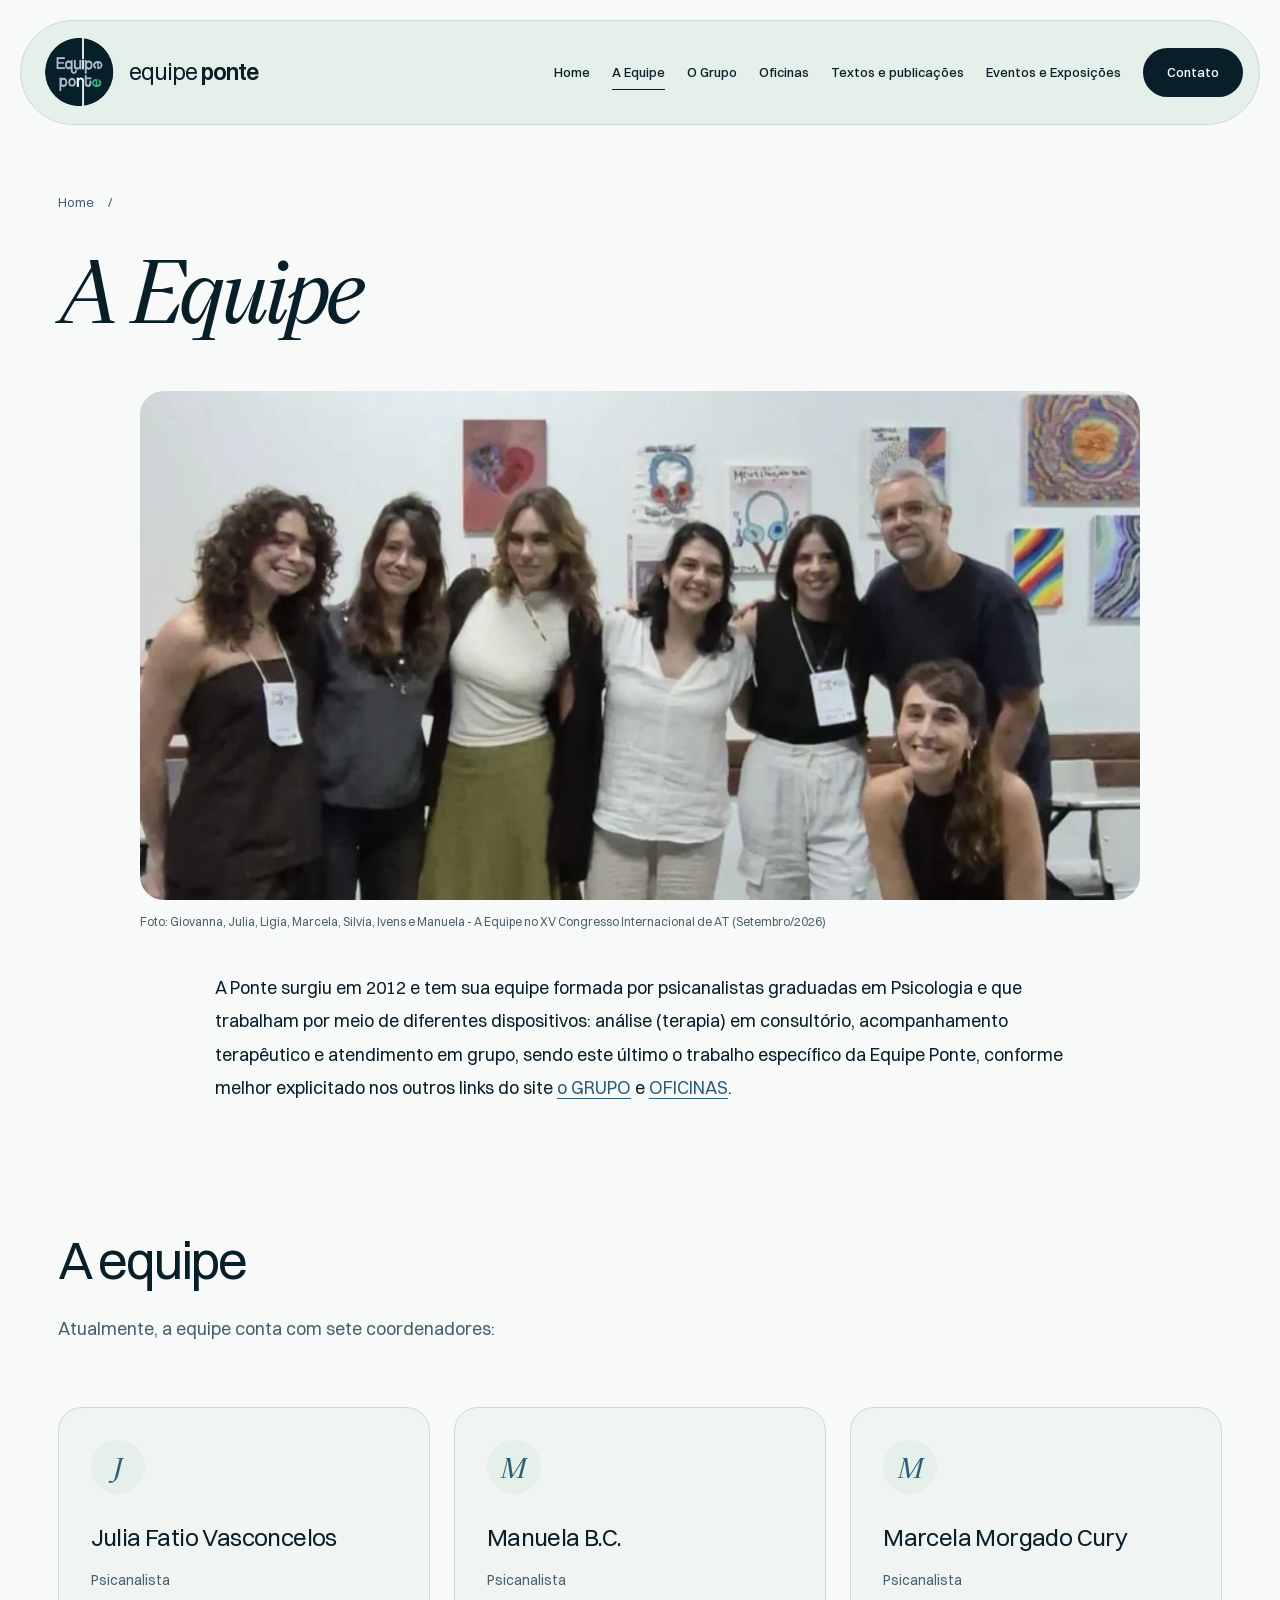
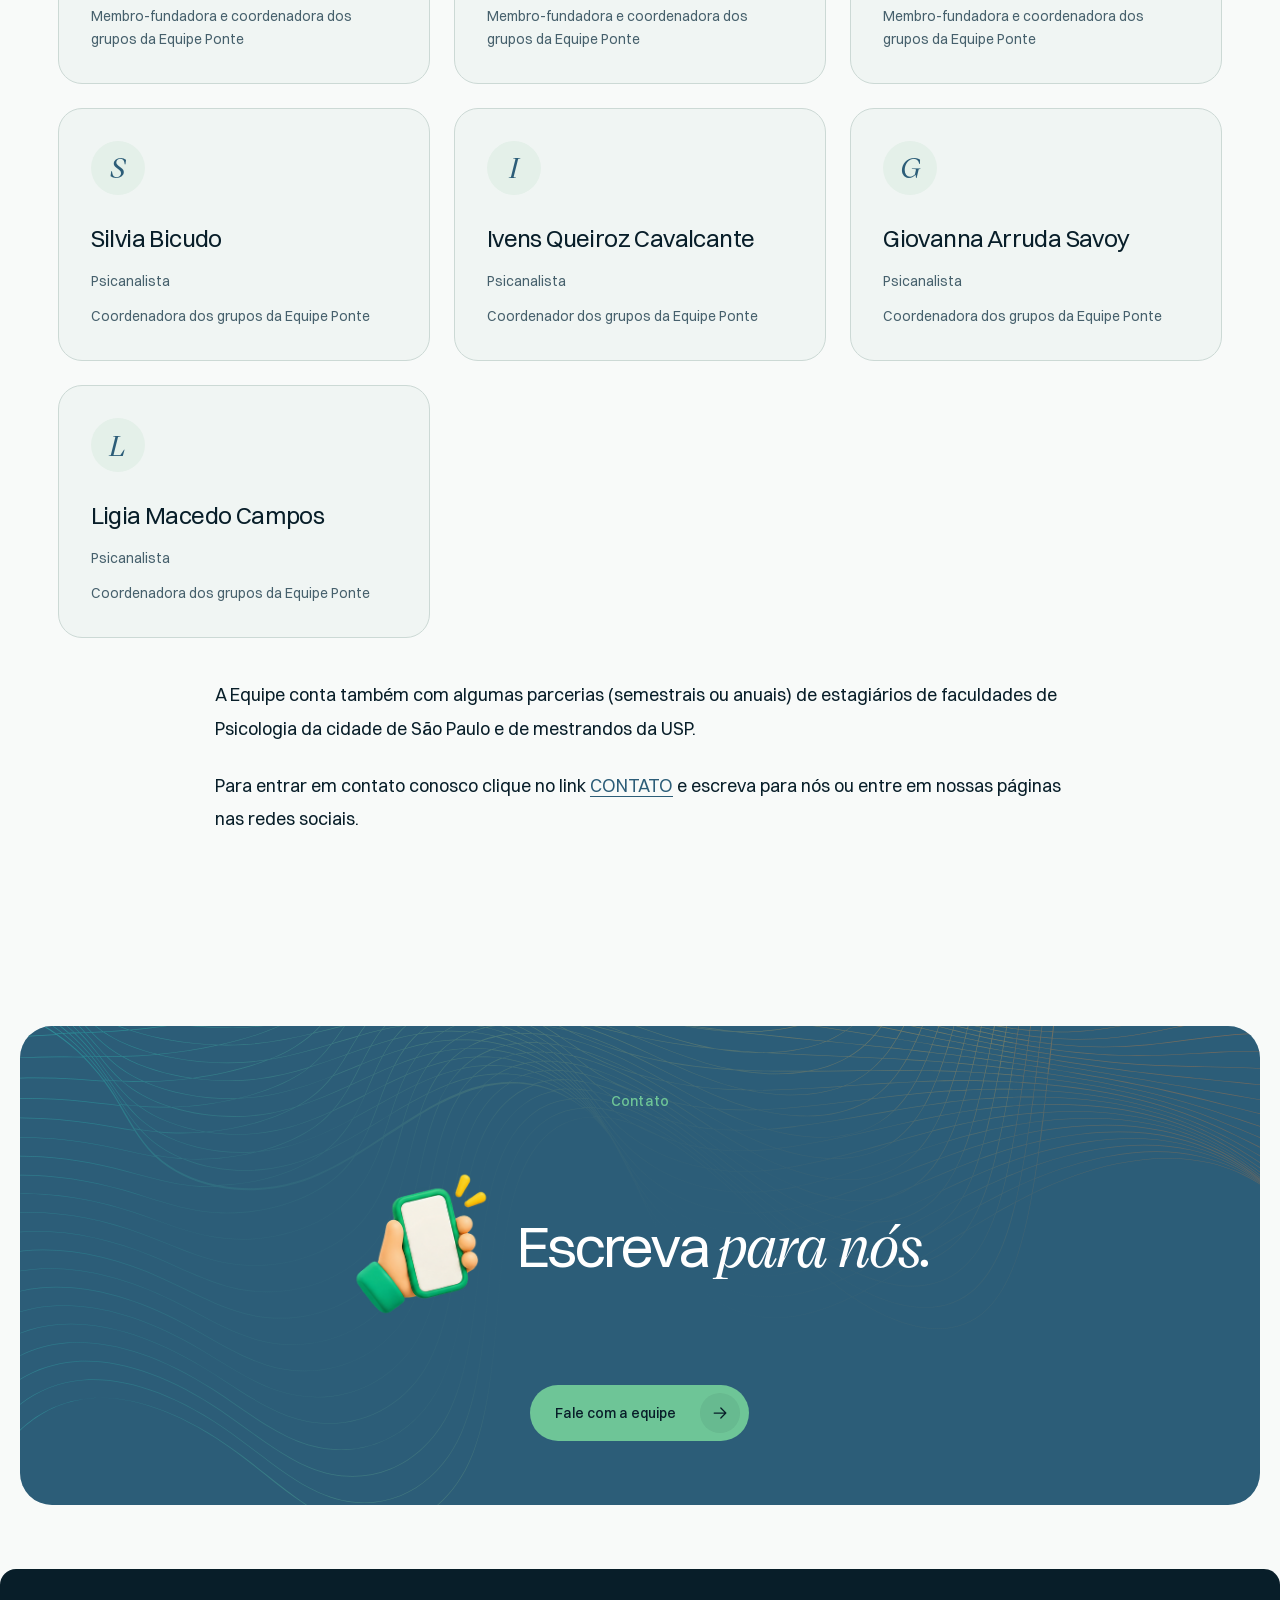
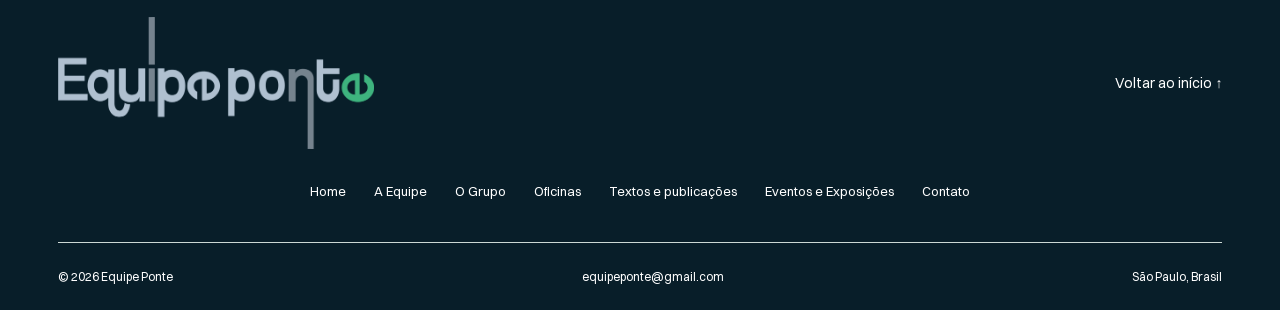
==== commit 4ce6edc4: "feat: share contact callout across all site pages" ====
--- a/public/a-equipe.html
+++ b/public/a-equipe.html
@@ -185,7 +185,7 @@
       <section class="contact-section small-contact">
         <div class="wrap contact-inner">
           <p class="overline">Contato</p>
-          <h2>Escreva <em>para nós.</em></h2>
+          <div class="home-contact-heading"><img class="home-section-icon home-section-icon--contact" src="assets/images/contact-icon.png" width="144" height="216" alt="" loading="lazy"><h2>Escreva <em>para nós.</em></h2></div>
           <a class="button button--mint" href="contato.html"
             >Fale com a equipe<span class="button__icon"
               ><svg viewBox="0 0 24 24" fill="none" aria-hidden="true">
--- a/public/assets/styles.css
+++ b/public/assets/styles.css
@@ -2101,3 +2101,68 @@
   transform: none;
   background: radial-gradient(ellipse at center, #2c5d78 10%, rgba(44, 93, 120, 0.9) 40%, rgba(44, 93, 120, 0.15) 100%);
 }
+
+.publication-empty > .icon-3d--publications {
+  background-image: url("images/textos-icon.png");
+  background-size: contain;
+  background-position: center;
+  mix-blend-mode: normal;
+}
+
+/* Workshop icons sit beside their titles without changing photo dimensions. */
+.photo-card > span {
+  gap: 12px;
+}
+.photo-card .workshop-title-icon {
+  width: 44px;
+  height: 44px;
+  flex: 0 0 44px;
+  object-fit: contain;
+}
+.photo-card strong {
+  margin-right: auto;
+}
+.photo-card > span > svg {
+  flex-shrink: 0;
+}
+@media (max-width: 600px) {
+  .photo-card > span { gap: 6px; font-size: 18px; }
+  .photo-card .workshop-title-icon {
+    width: 30px;
+    height: 30px;
+    flex-basis: 30px;
+  }
+}
+@media (max-width: 380px) {
+  .photo-grid { grid-template-columns: 1fr; }
+}
+
+.home-section-icon {
+  display: block;
+  width: 120px;
+  height: 180px;
+  object-fit: contain;
+  margin: 24px 0 16px;
+}
+#grupo .home-section-icon { margin-top: 0; }
+.home-contact-heading {
+  display: flex;
+  justify-content: center;
+  align-items: center;
+  gap: 24px;
+}
+.home-contact-heading .home-section-icon--contact {
+  width: 144px;
+  height: 216px;
+  margin: 0;
+  flex-shrink: 0;
+}
+.home-contact-heading h2 { margin: 0; }
+@media (max-width: 600px) {
+  .home-contact-heading { gap: 12px; }
+  .home-contact-heading .home-section-icon--contact {
+    width: 96px;
+    height: 144px;
+  }
+  .small-contact .home-contact-heading h2 { font-size: clamp(1.8rem, 6vw, 2.5rem); }
+}
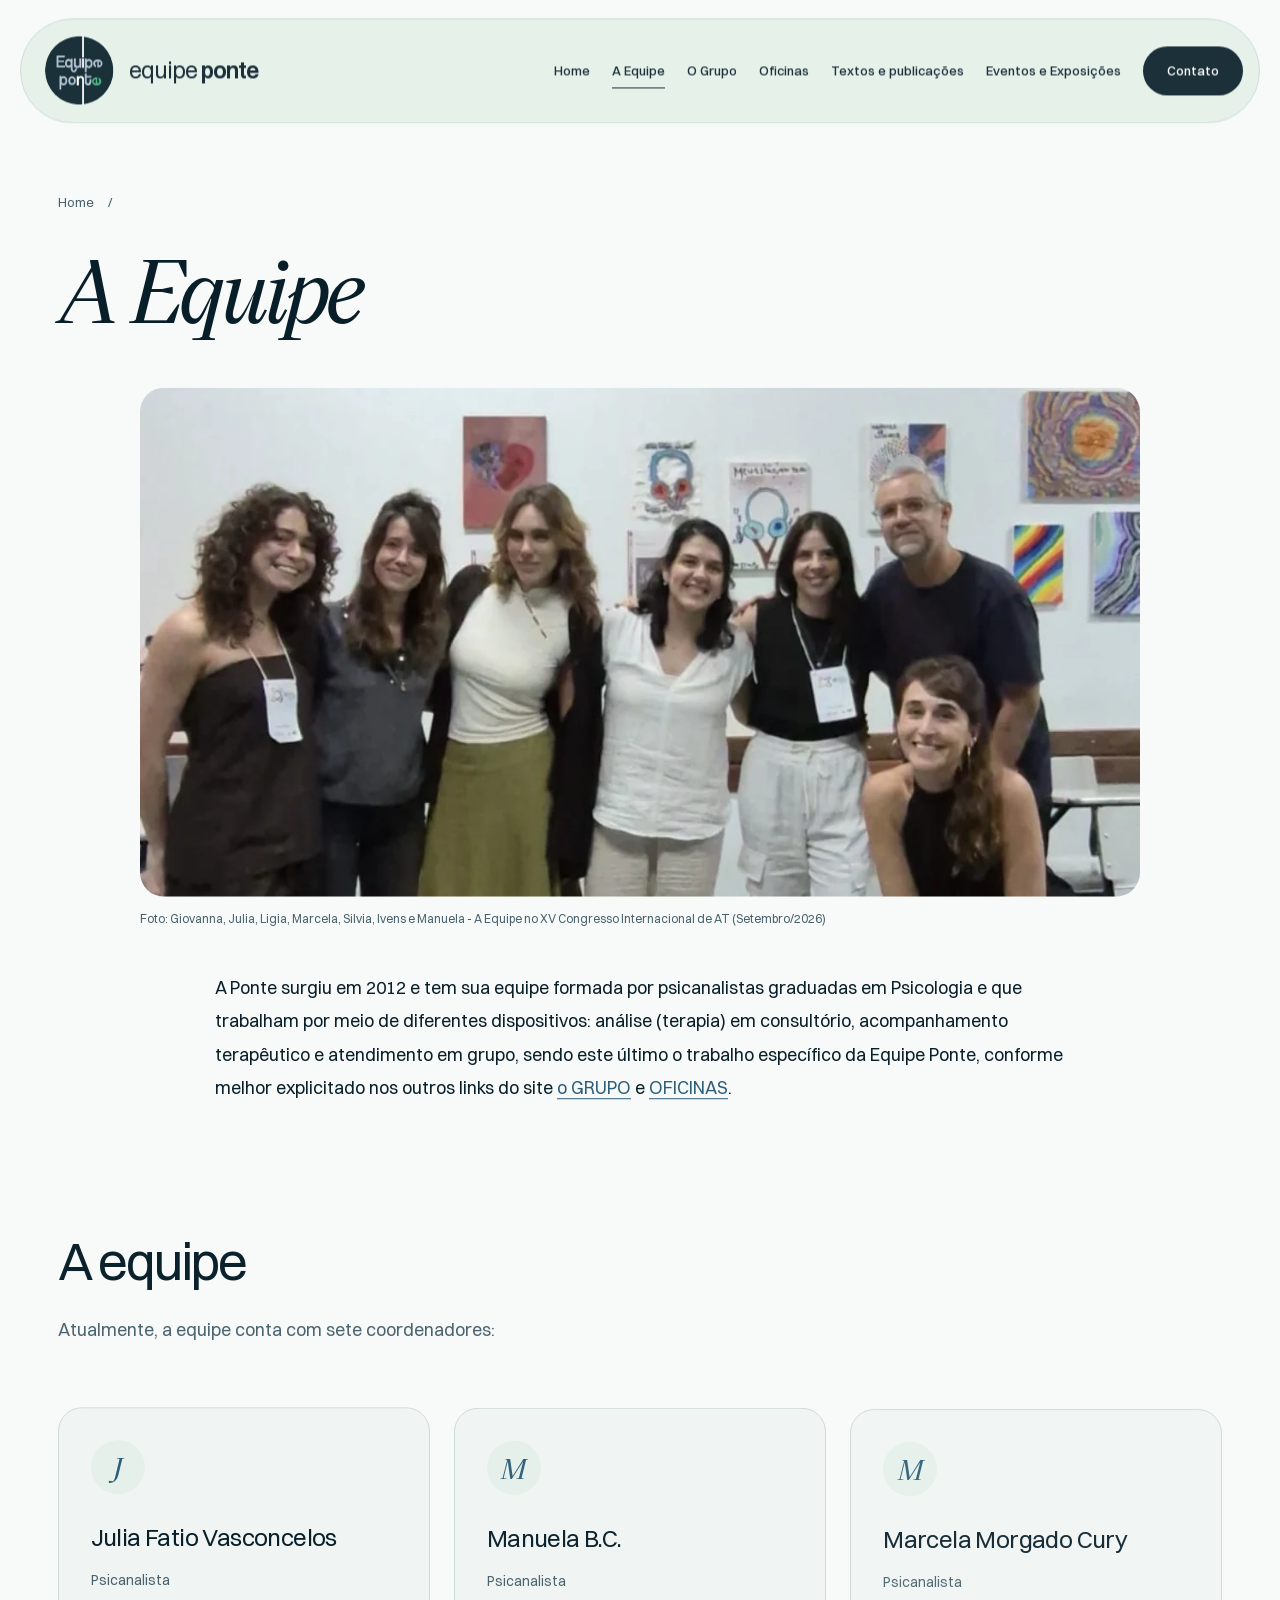
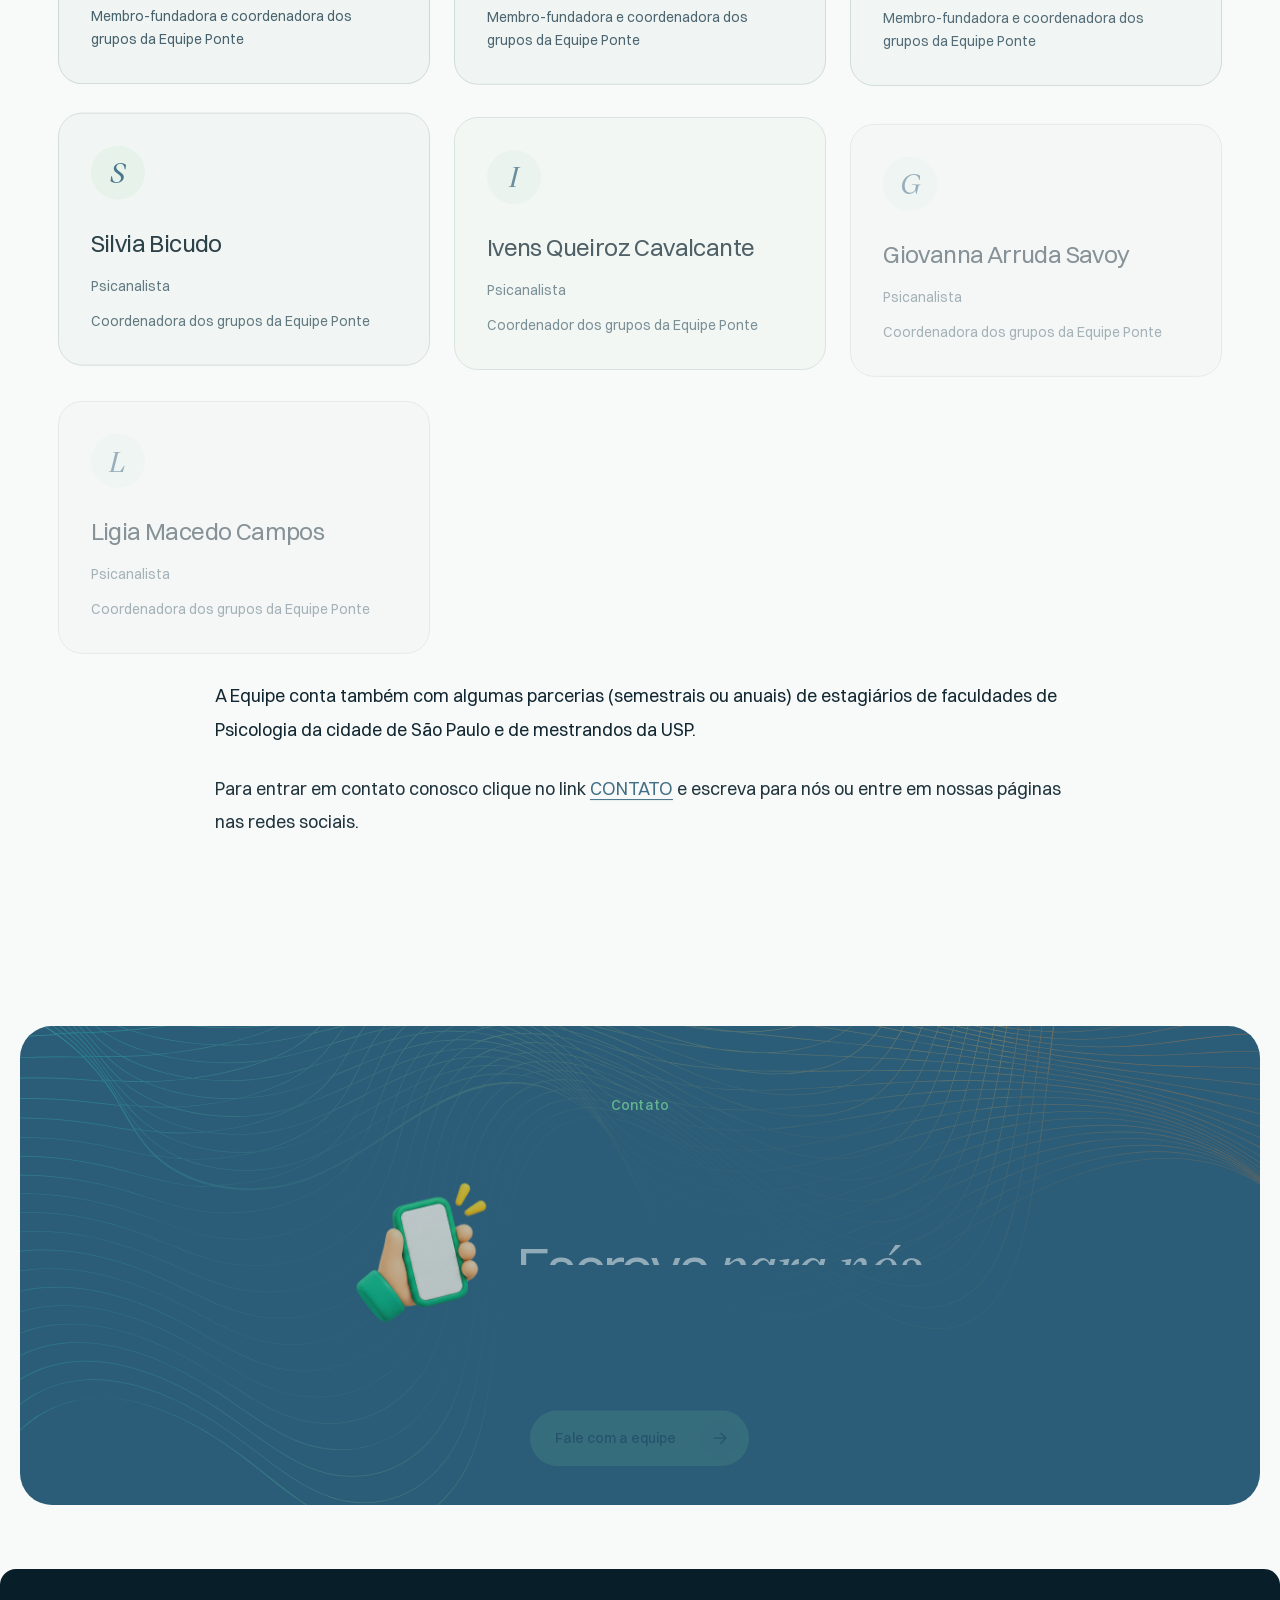
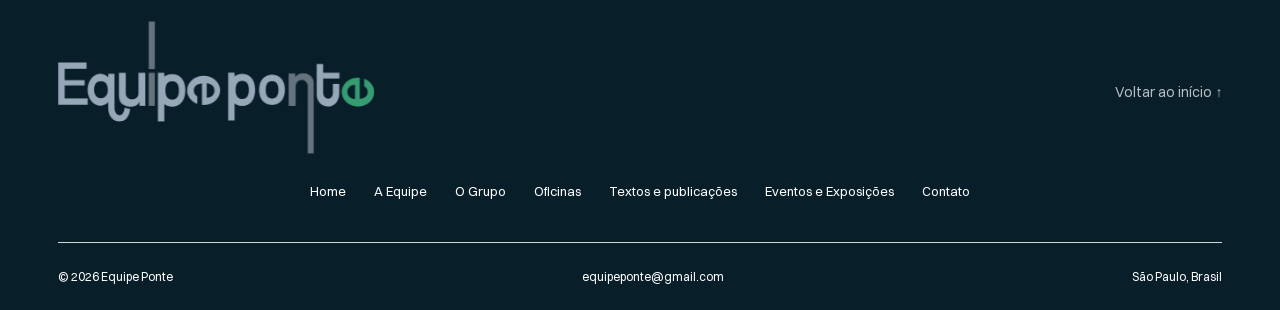
==== commit 74558cb5: "feat: add calm shared motion and smooth navigation layer" ====
--- a/public/a-equipe.html
+++ b/public/a-equipe.html
@@ -61,7 +61,7 @@
         }
       }
     </script>
-  </head>
+  <link rel="stylesheet" href="assets/motion.css"><script src="assets/vendor/gsap.min.js" defer></script><script src="assets/vendor/ScrollTrigger.min.js" defer></script><script src="assets/vendor/lenis.min.js" defer></script><script src="assets/motion.js" defer></script></head>
   <body>
     <a class="skip-link" href="#conteudo">Pular para o conteúdo</a>
     <div class="inner-header">
--- a/public/assets/styles.css
+++ b/public/assets/styles.css
@@ -2076,11 +2076,18 @@
   }
 }
 
-/* Full-width Hero at every viewport size. */
+/* Hero spacing around the outer panel. */
 .hero {
-  width: 100%;
+  width: auto;
   max-width: none;
-  margin-inline: 0;
+  margin-top: 80px;
+  margin-inline: 80px;
+}
+@media (max-width: 600px) {
+  .hero {
+    margin-top: 24px;
+    margin-inline: 16px;
+  }
 }
 
 /* Decorative contact pattern; keep the reading area calm. */
@@ -2166,3 +2173,35 @@
   }
   .small-contact .home-contact-heading h2 { font-size: clamp(1.8rem, 6vw, 2.5rem); }
 }
+
+.publication-empty > .icon-3d--events {
+  background-image: url("images/eventos-icon.png");
+  background-size: contain;
+  background-position: center;
+  mix-blend-mode: normal;
+}
+
+.workshops-intro .prose > p:first-child {
+  font-family: var(--font-body);
+  font-weight: 500;
+}
+
+.photo-card strong {
+  font-family: var(--font-display);
+  font-style: italic;
+  font-weight: 500;
+}
+
+/* Inset of the navigation panel within the Hero. */
+.hero > .site-header {
+  margin-top: 40px;
+  margin-inline: 40px;
+  width: calc(100% - 80px);
+}
+@media (max-width: 600px) {
+  .hero > .site-header {
+    margin-top: 16px;
+    margin-inline: 12px;
+    width: calc(100% - 24px);
+  }
+}
--- a/public/assets/motion.css
+++ b/public/assets/motion.css
@@ -0,0 +1,15 @@
+/* Motion only: visual tokens, layout and breakpoints stay in styles.css. */
+:root {
+  --motion-fast: 0.35s;
+  --motion-normal: 0.75s;
+  --motion-slow: 1.05s;
+}
+html.ponte-motion { scroll-behavior: auto; }
+html.lenis, html.lenis body { height: auto; }
+.motion-line { display: inline-block; }
+.ponte-motion .button { transition-duration: var(--motion-fast); }
+.ponte-motion .button__icon { transition-duration: var(--motion-fast); }
+@media (prefers-reduced-motion: reduce) {
+  html { scroll-behavior: auto !important; }
+  .motion-line { transform: none !important; opacity: 1 !important; clip-path: none !important; }
+}
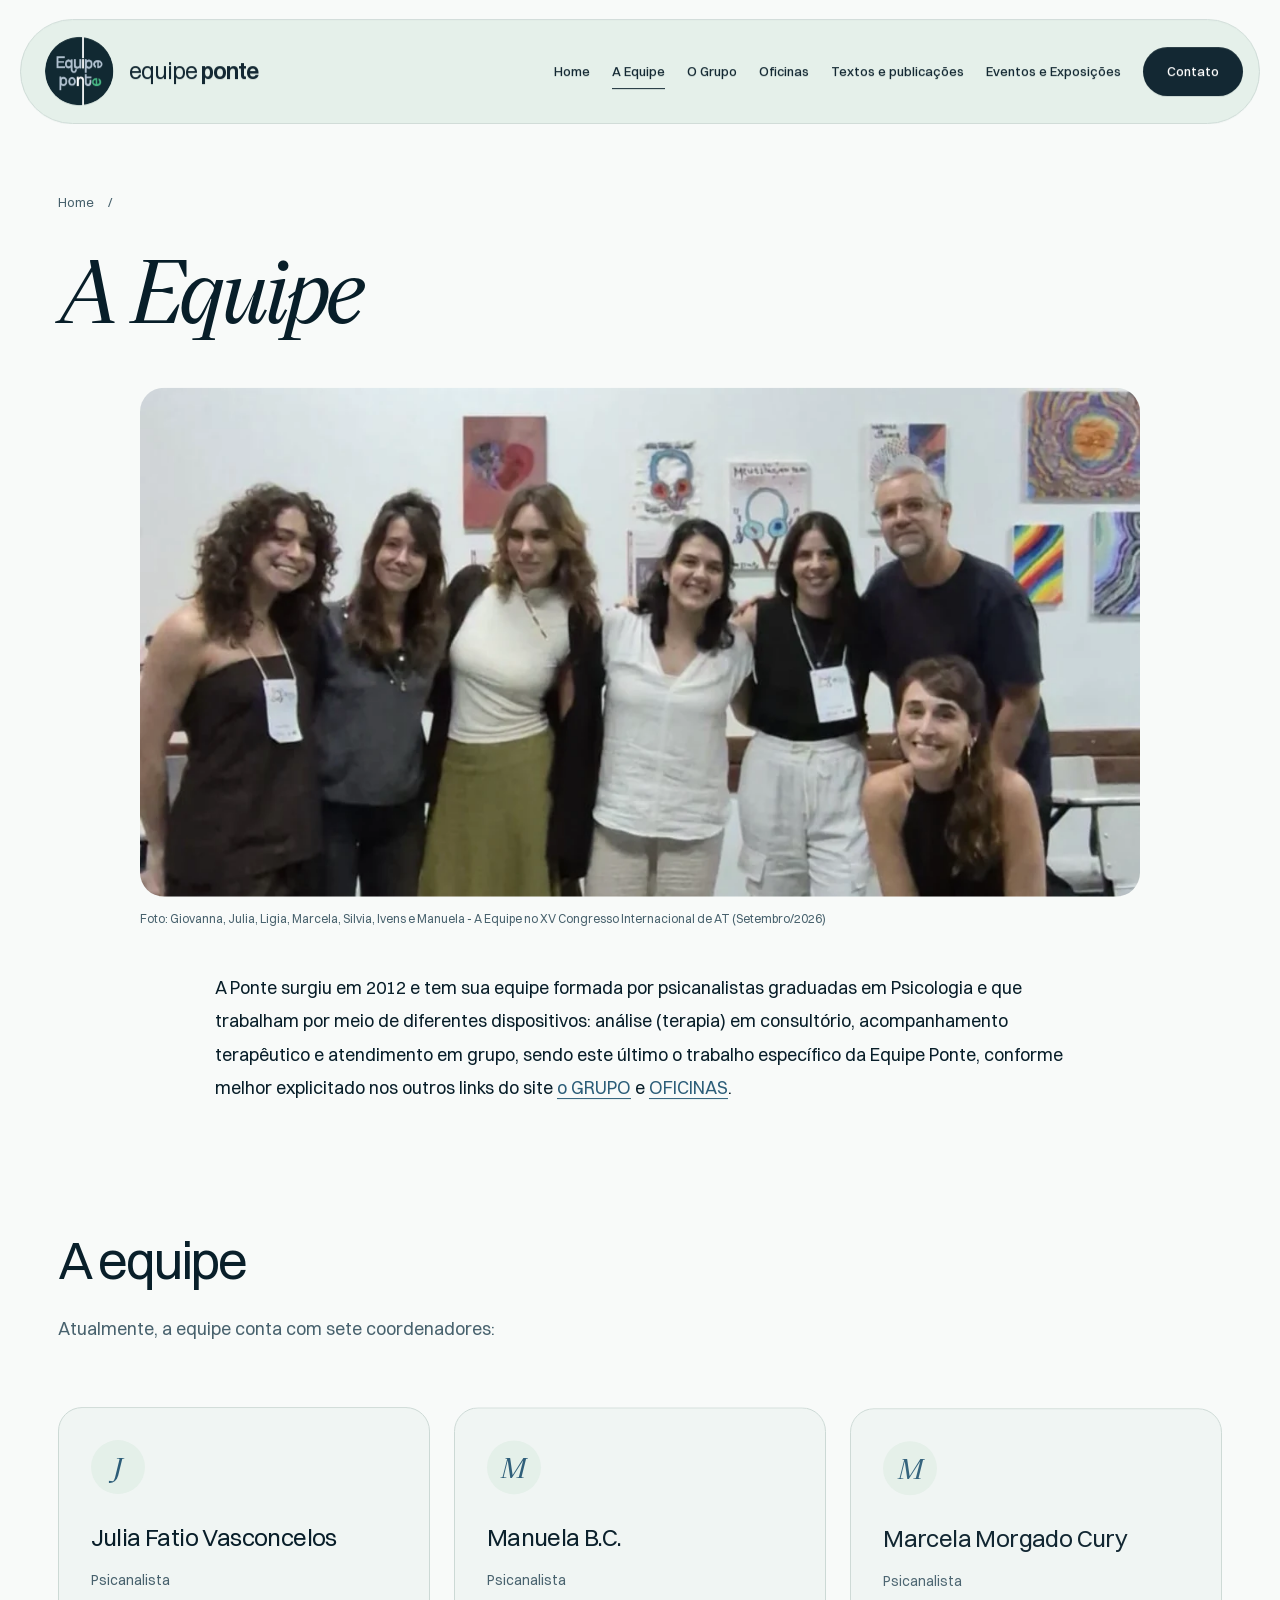
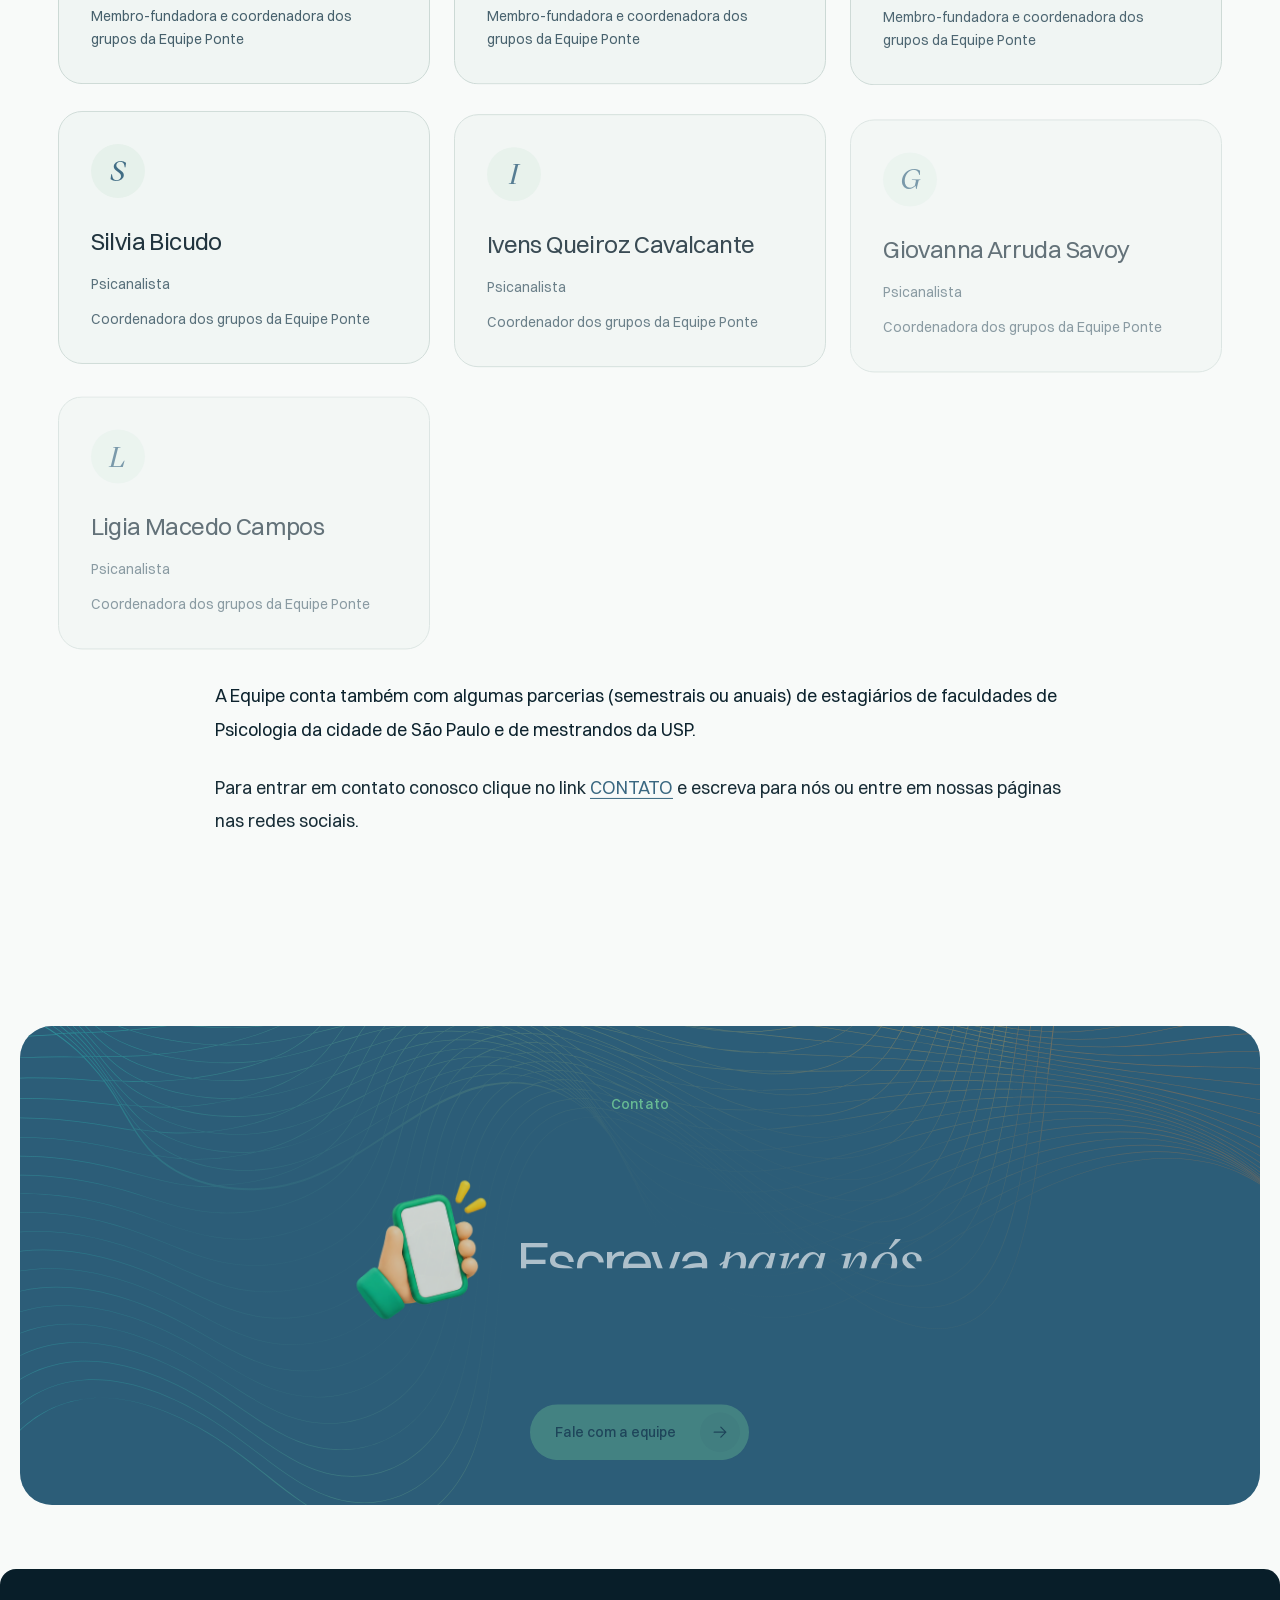
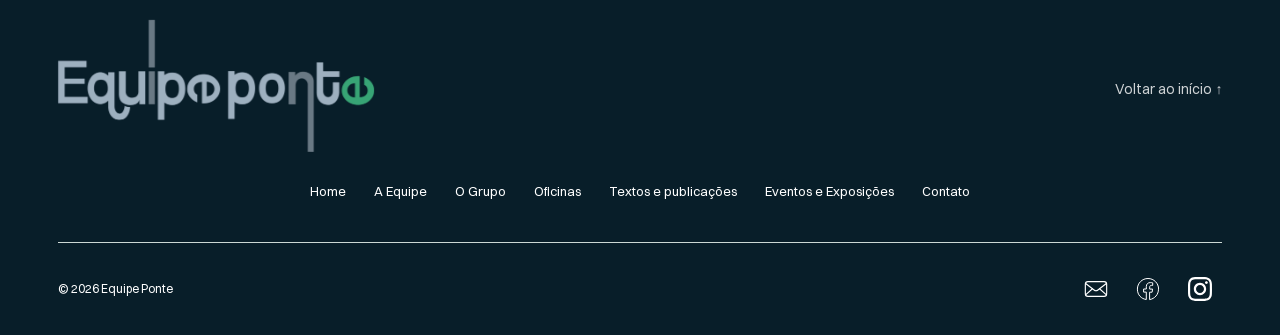
==== commit 2e4c5a4e: "feat: replace footer contact text with supplied social icons" ====
--- a/public/a-equipe.html
+++ b/public/a-equipe.html
@@ -212,11 +212,7 @@
         ><a href="textos-e-publicacoes.html">Textos e publicações</a
         ><a href="eventos-e-exposicoes.html">Eventos e Exposições</a><a href="contato.html">Contato</a>
       </nav>
-      <div class="footer-bottom">
-        <span>© 2026 Equipe Ponte</span
-        ><a href="mailto:equipeponte@gmail.com">equipeponte@gmail.com</a
-        ><span>São Paulo, Brasil</span>
-      </div>
+      <div class="footer-bottom"><span>© 2026 Equipe Ponte</span><nav class="footer-social" aria-label="Redes sociais e email"><a href="mailto:equipeponte@gmail.com" aria-label="Enviar email à Equipe Ponte"><span class="footer-social-icon footer-social-icon--email" aria-hidden="true"></span></a><a href="https://www.facebook.com/equipeponte/" aria-label="Equipe Ponte no Facebook"><span class="footer-social-icon footer-social-icon--facebook" aria-hidden="true"></span></a><a href="https://www.instagram.com/equipeponte/" aria-label="Equipe Ponte no Instagram"><span class="footer-social-icon footer-social-icon--instagram" aria-hidden="true"></span></a></nav></div>
     </footer>
   </body>
 </html>
--- a/public/assets/styles.css
+++ b/public/assets/styles.css
@@ -868,6 +868,7 @@
 }
 .footer-bottom {
   display: flex;
+  align-items: center;
   justify-content: space-between;
   border-top: 1px solid var(--border);
   margin-top: 40px;
@@ -875,6 +876,33 @@
   color: var(--muted);
   font-size: 12px;
 }
+.footer-social {
+  display: flex;
+  gap: 8px;
+}
+.footer-social a {
+  display: grid;
+  place-items: center;
+  width: 44px;
+  height: 44px;
+  color: var(--white);
+  transition: color 0.25s ease;
+}
+.footer-social a:hover,
+.footer-social a:focus-visible {
+  color: var(--verde-01);
+}
+.footer-social-icon {
+  display: block;
+  width: 24px;
+  height: 24px;
+  background-color: currentColor;
+  -webkit-mask: var(--social-icon) center / contain no-repeat;
+  mask: var(--social-icon) center / contain no-repeat;
+}
+.footer-social-icon--email { --social-icon: url("images/email-icon.svg"); }
+.footer-social-icon--facebook { --social-icon: url("images/facebook-icon.svg"); }
+.footer-social-icon--instagram { --social-icon: url("images/instagram-icon.svg"); }
 dialog {
   border: 0;
   border-radius: var(--radius-card);
@@ -2181,7 +2209,8 @@
   mix-blend-mode: normal;
 }
 
-.workshops-intro .prose > p:first-child {
+.workshops-intro .prose > p:first-child,
+.prose > p[data-source-paragraph="17"] {
   font-family: var(--font-body);
   font-weight: 500;
 }
@@ -2205,3 +2234,10 @@
     width: calc(100% - 24px);
   }
 }
+
+.schedule-note > .icon-3d--calendar {
+  background-image: url("images/calendar-icon.png");
+  background-size: contain;
+  background-position: center;
+  mix-blend-mode: normal;
+}
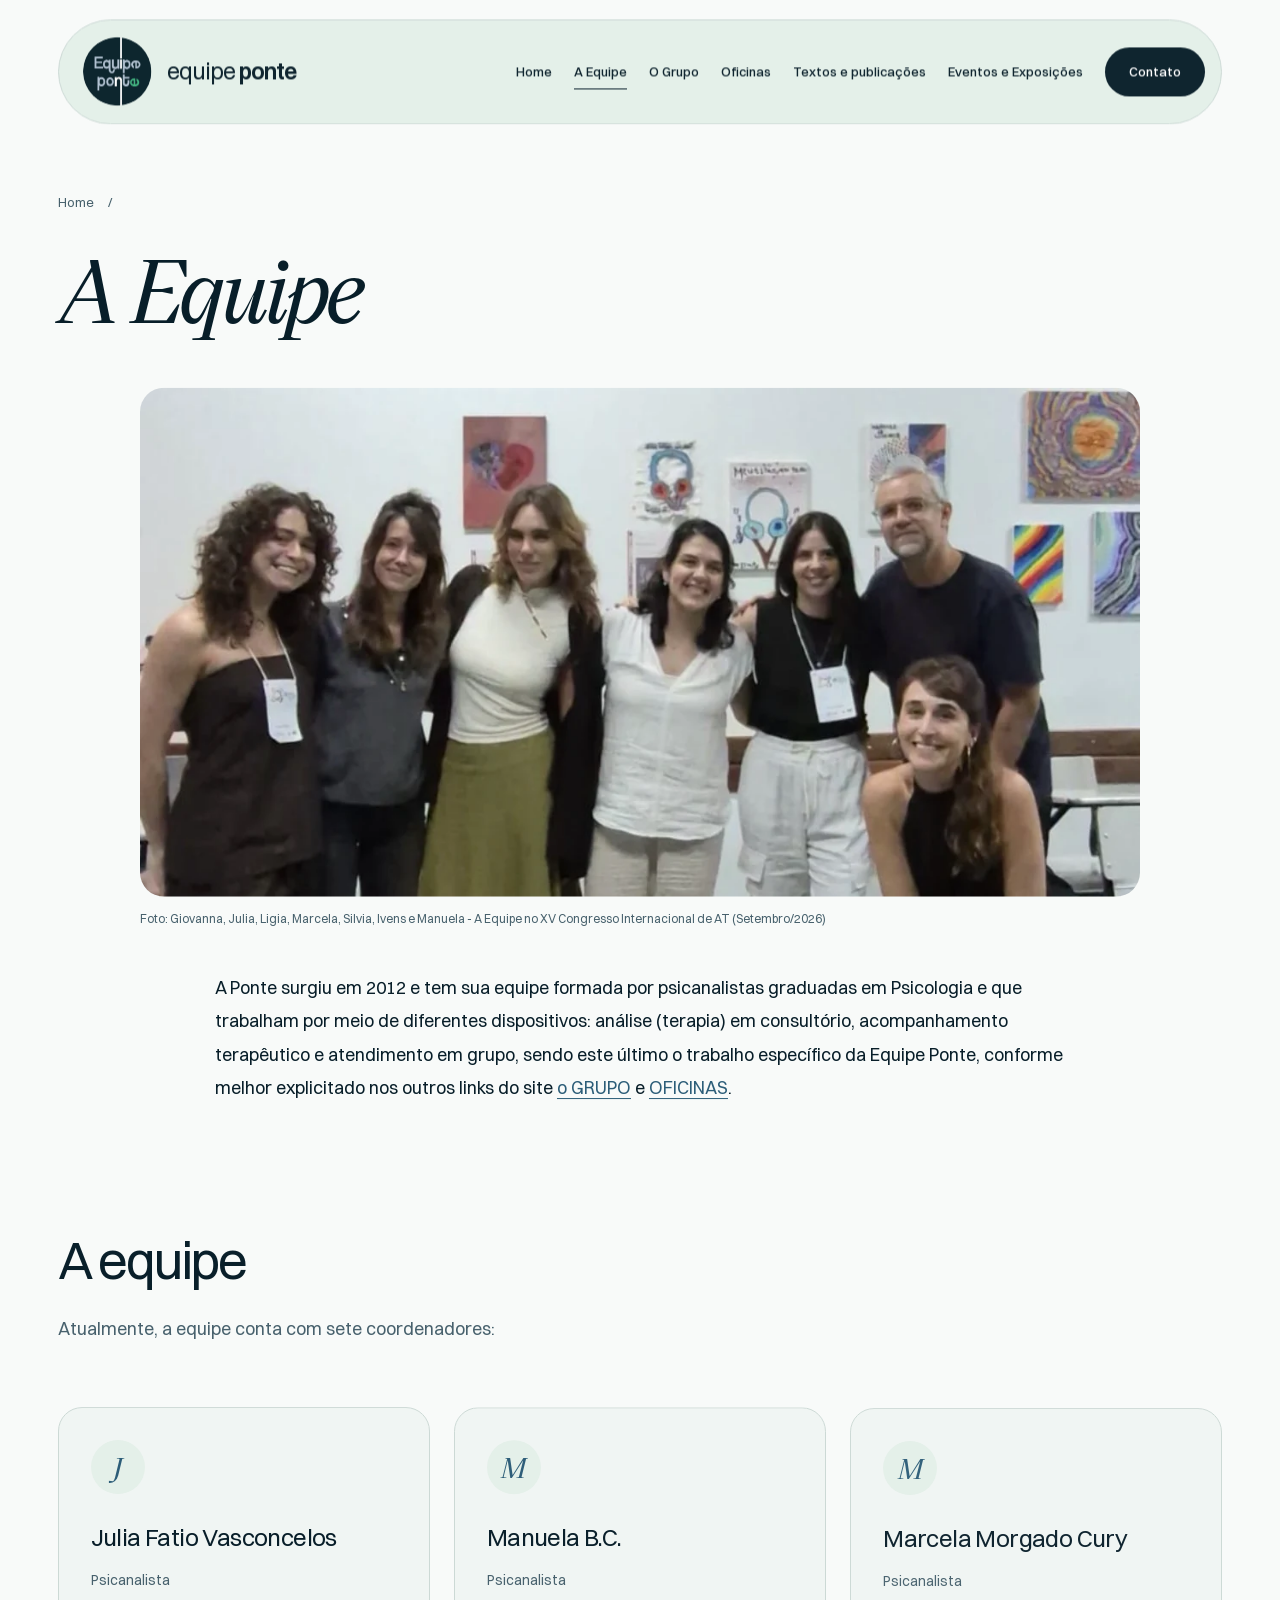
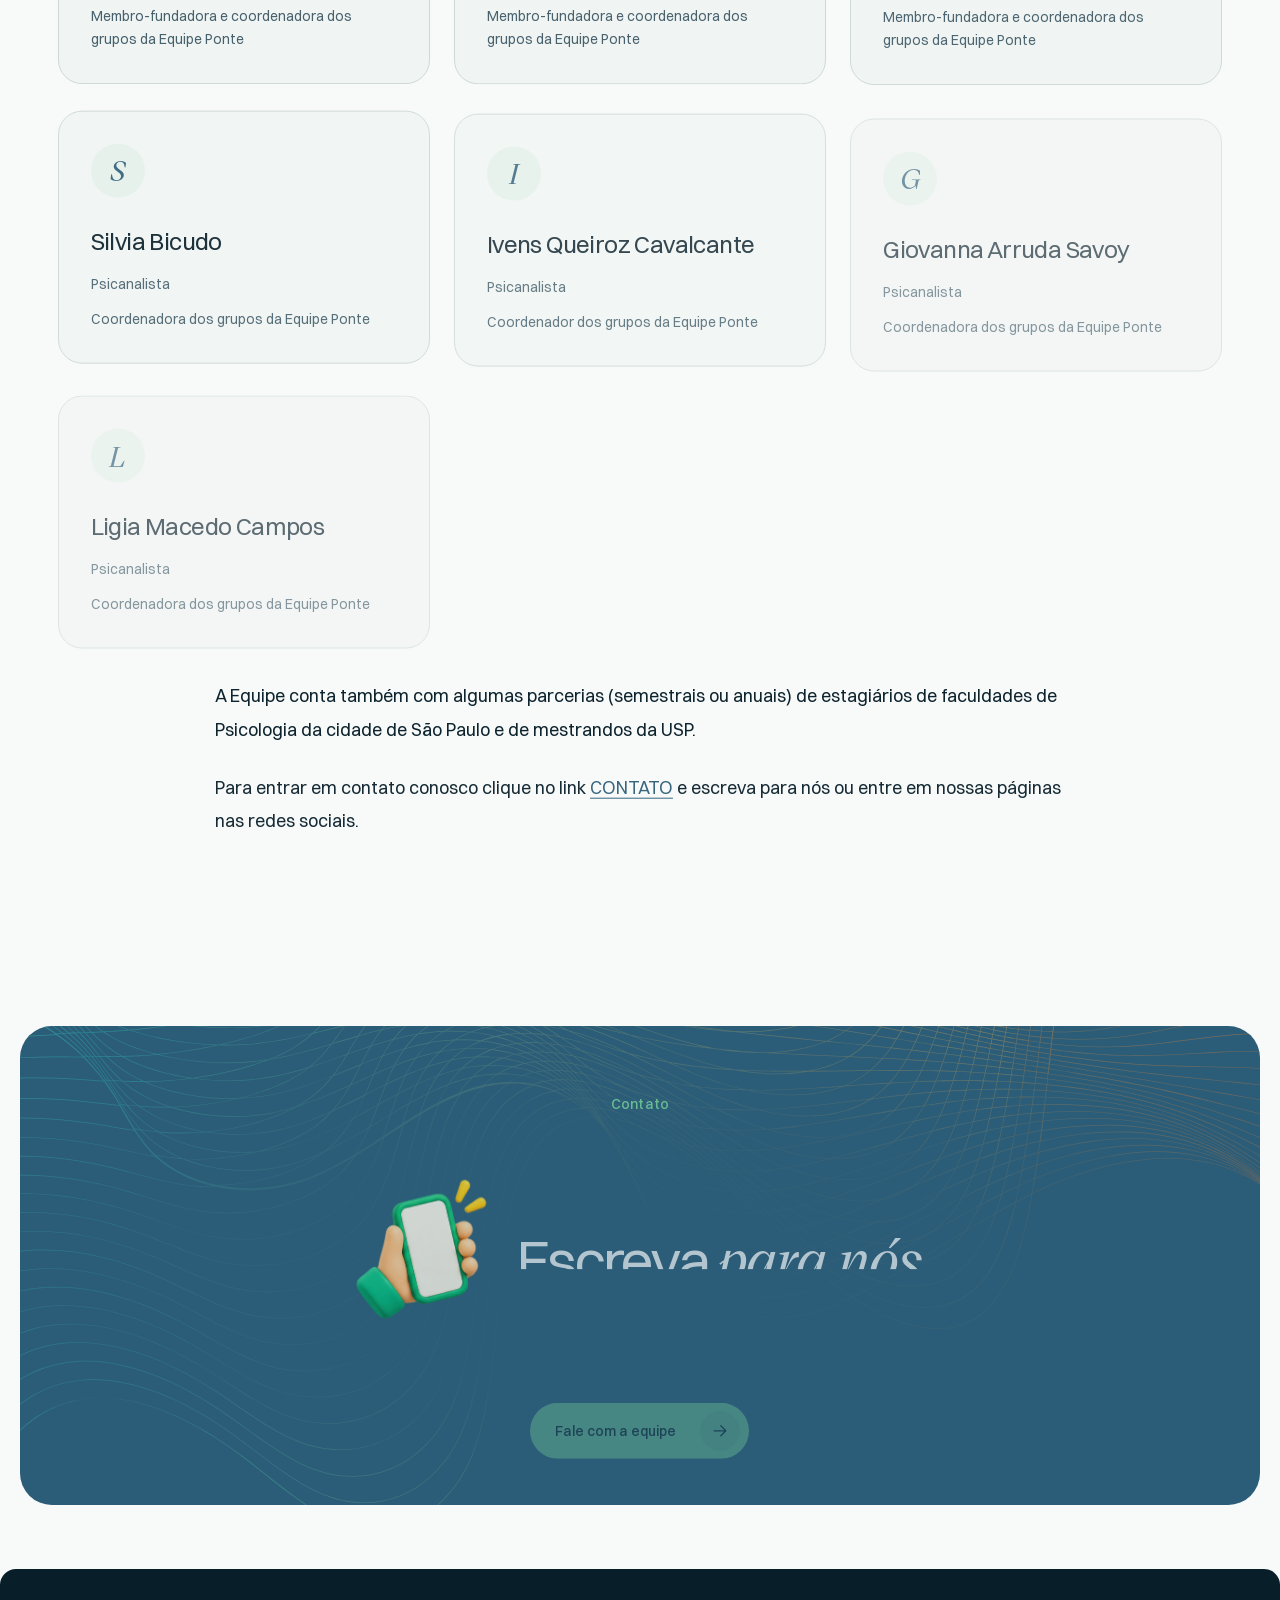
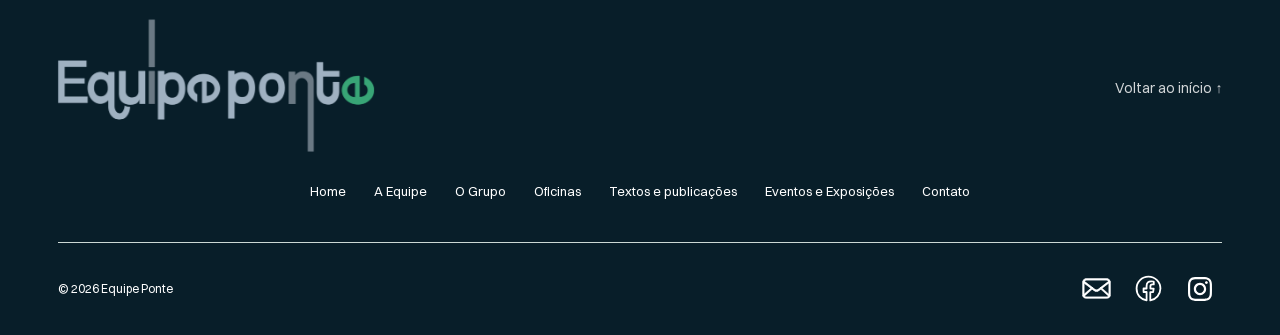
==== commit 1d29784f: "fix: align selected inner page headers with content container" ====
--- a/public/a-equipe.html
+++ b/public/a-equipe.html
@@ -64,7 +64,7 @@
   <link rel="stylesheet" href="assets/motion.css"><script src="assets/vendor/gsap.min.js" defer></script><script src="assets/vendor/ScrollTrigger.min.js" defer></script><script src="assets/vendor/lenis.min.js" defer></script><script src="assets/motion.js" defer></script></head>
   <body>
     <a class="skip-link" href="#conteudo">Pular para o conteúdo</a>
-    <div class="inner-header">
+    <div class="inner-header inner-header--content">
       <header class="site-header">
         <a class="brand" href="index.html" aria-label="Equipe Ponte — Home"
           ><img
--- a/public/assets/styles.css
+++ b/public/assets/styles.css
@@ -900,8 +900,16 @@
   -webkit-mask: var(--social-icon) center / contain no-repeat;
   mask: var(--social-icon) center / contain no-repeat;
 }
-.footer-social-icon--email { --social-icon: url("images/email-icon.svg"); }
-.footer-social-icon--facebook { --social-icon: url("images/facebook-icon.svg"); }
+.footer-social-icon--email {
+  --social-icon: url("images/email-icon.svg");
+  width: 28.35px;
+  height: 28.35px;
+}
+.footer-social-icon--facebook {
+  --social-icon: url("images/facebook-icon.svg");
+  width: 27.5px;
+  height: 27.5px;
+}
 .footer-social-icon--instagram { --social-icon: url("images/instagram-icon.svg"); }
 dialog {
   border: 0;
@@ -2241,3 +2249,10 @@
   background-position: center;
   mix-blend-mode: normal;
 }
+
+/* Match the selected inner-page navigation to the content container. */
+.inner-header.inner-header--content {
+  width: min(var(--content-width), calc(100% - var(--page-gutter) * 2));
+  margin-inline: auto;
+  padding-inline: 0;
+}
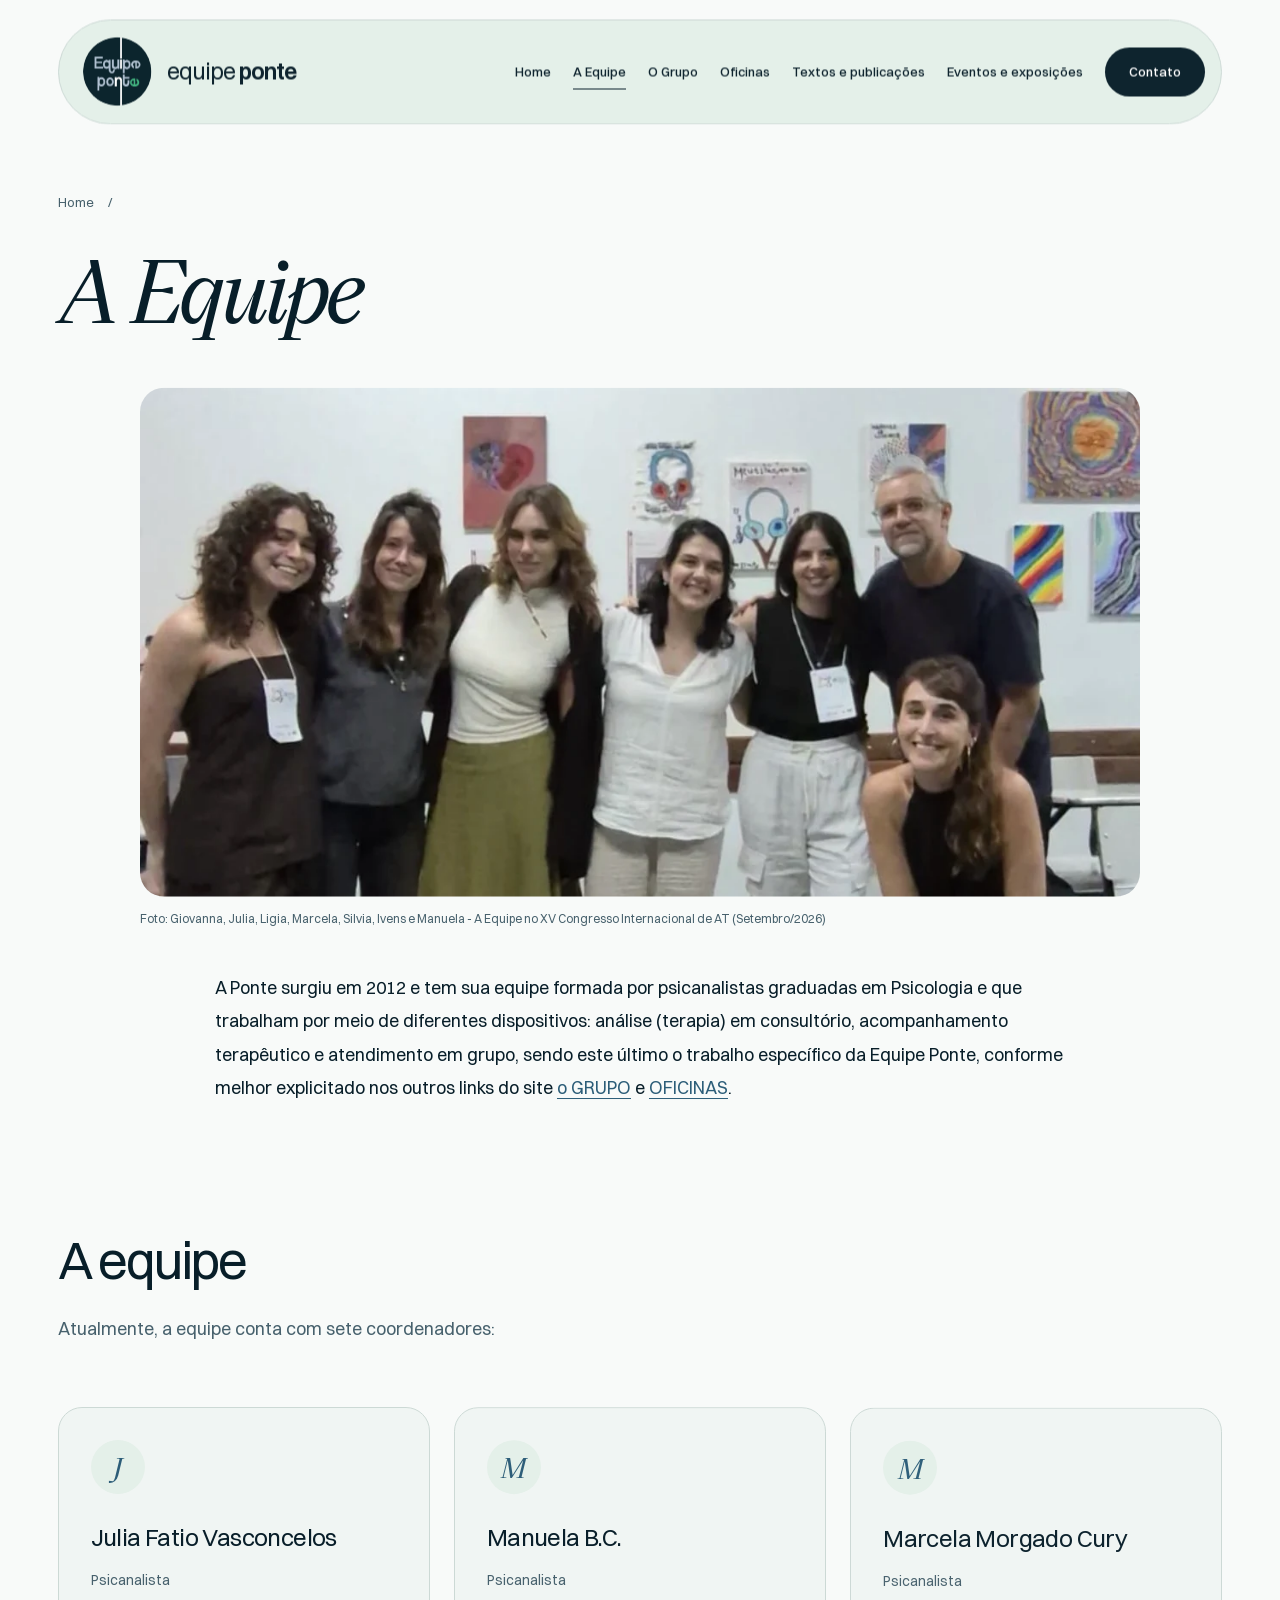
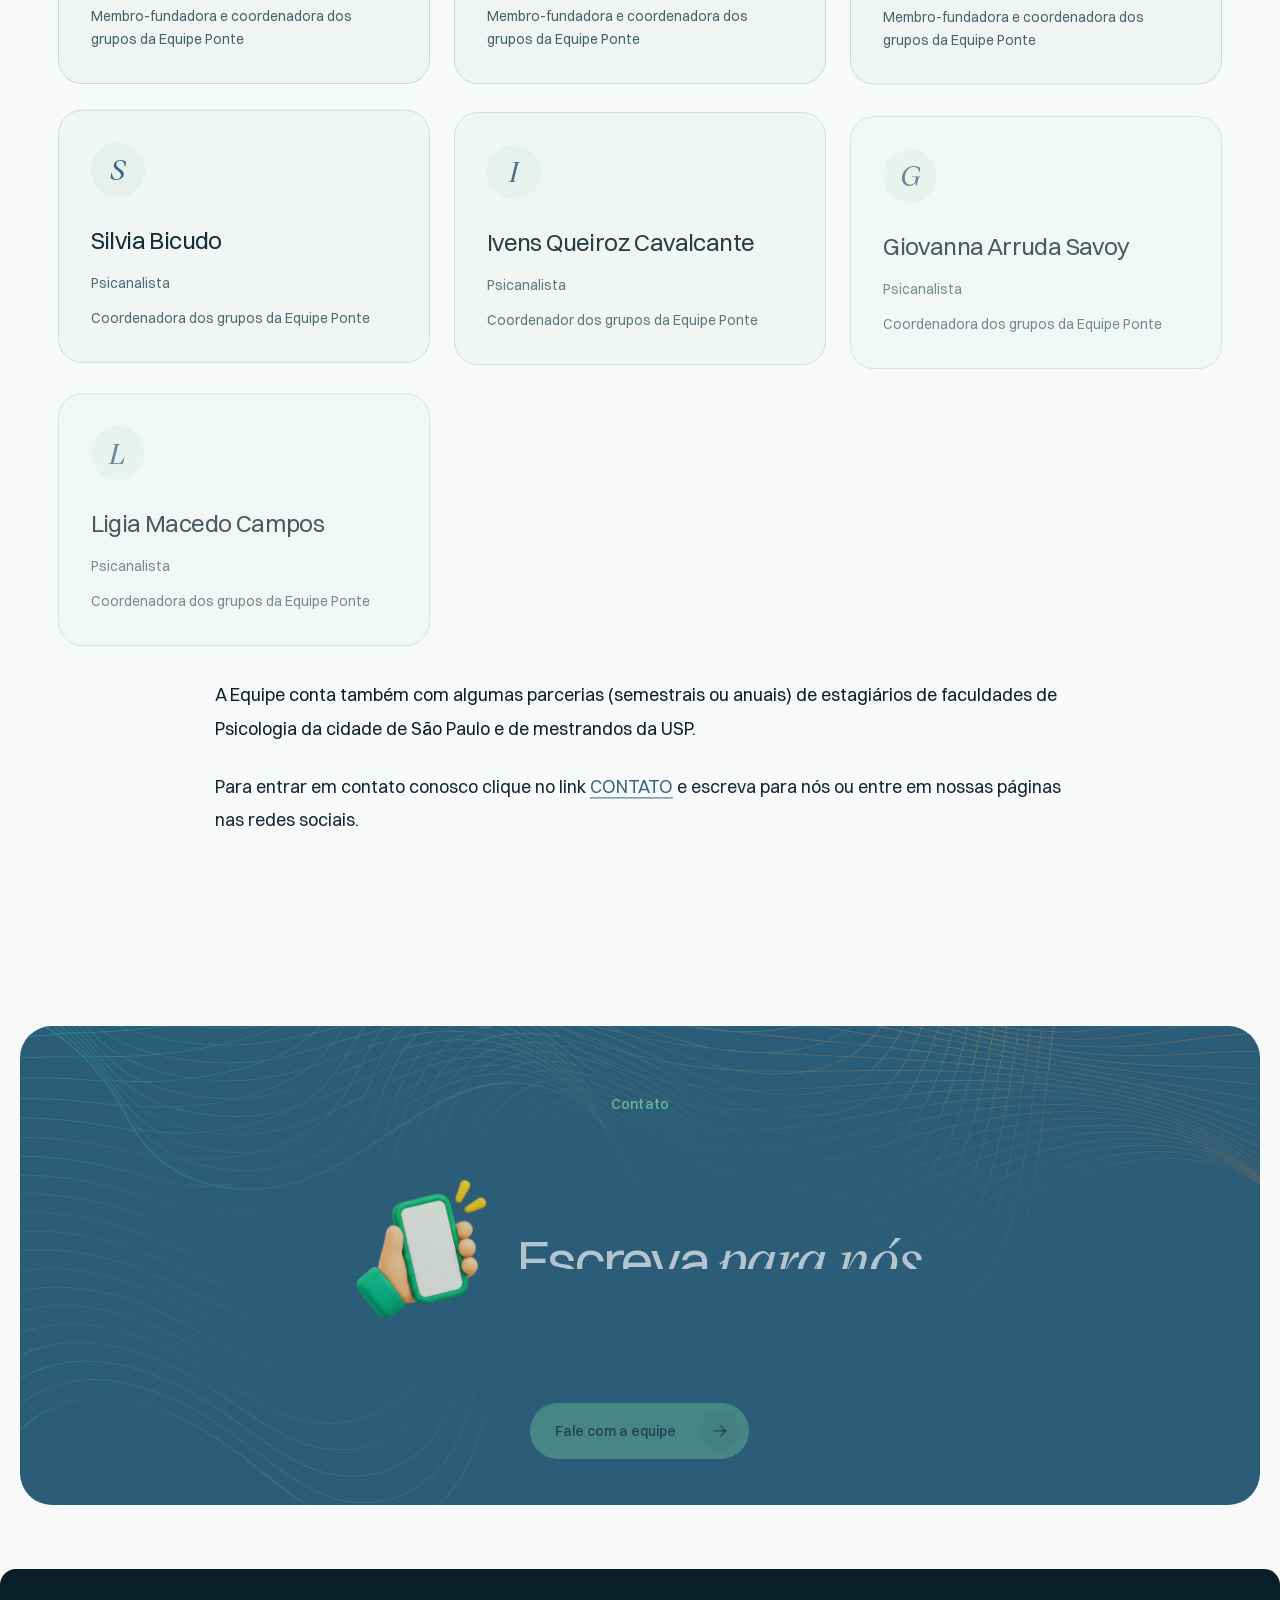
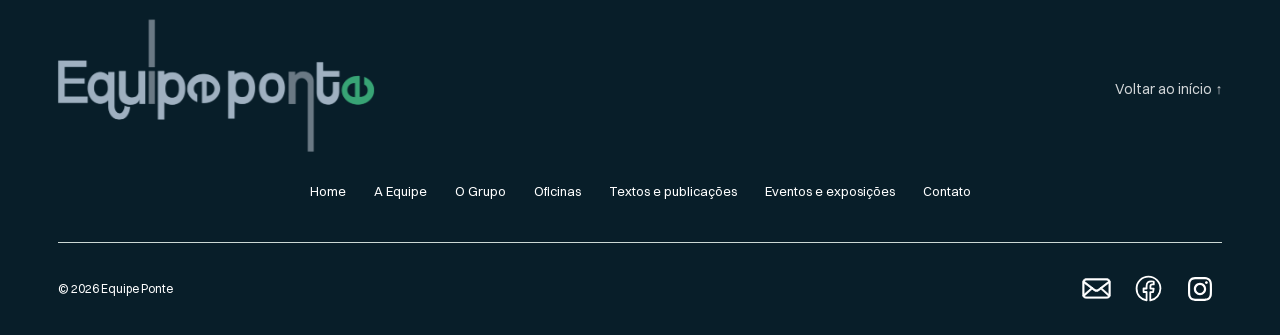
==== commit 9dccac4f: "fix: use sentence case for events navigation label" ====
--- a/public/a-equipe.html
+++ b/public/a-equipe.html
@@ -86,7 +86,7 @@
           ><a href="a-equipe.html" aria-current="page">A Equipe</a
           ><a href="o-grupo.html">O Grupo</a><a href="oficinas.html">Oficinas</a
           ><a href="textos-e-publicacoes.html">Textos e publicações</a
-          ><a href="eventos-e-exposicoes.html">Eventos e Exposições</a><a href="contato.html" class="nav-contact">Contato</a>
+          ><a href="eventos-e-exposicoes.html">Eventos e exposições</a><a href="contato.html" class="nav-contact">Contato</a>
         </nav>
       </header>
     </div>
@@ -210,7 +210,7 @@
         <a href="index.html">Home</a><a href="a-equipe.html">A Equipe</a
         ><a href="o-grupo.html">O Grupo</a><a href="oficinas.html">Oficinas</a
         ><a href="textos-e-publicacoes.html">Textos e publicações</a
-        ><a href="eventos-e-exposicoes.html">Eventos e Exposições</a><a href="contato.html">Contato</a>
+        ><a href="eventos-e-exposicoes.html">Eventos e exposições</a><a href="contato.html">Contato</a>
       </nav>
       <div class="footer-bottom"><span>© 2026 Equipe Ponte</span><nav class="footer-social" aria-label="Redes sociais e email"><a href="mailto:equipeponte@gmail.com" aria-label="Enviar email à Equipe Ponte"><span class="footer-social-icon footer-social-icon--email" aria-hidden="true"></span></a><a href="https://www.facebook.com/equipeponte/" aria-label="Equipe Ponte no Facebook"><span class="footer-social-icon footer-social-icon--facebook" aria-hidden="true"></span></a><a href="https://www.instagram.com/equipeponte/" aria-label="Equipe Ponte no Instagram"><span class="footer-social-icon footer-social-icon--instagram" aria-hidden="true"></span></a></nav></div>
     </footer>
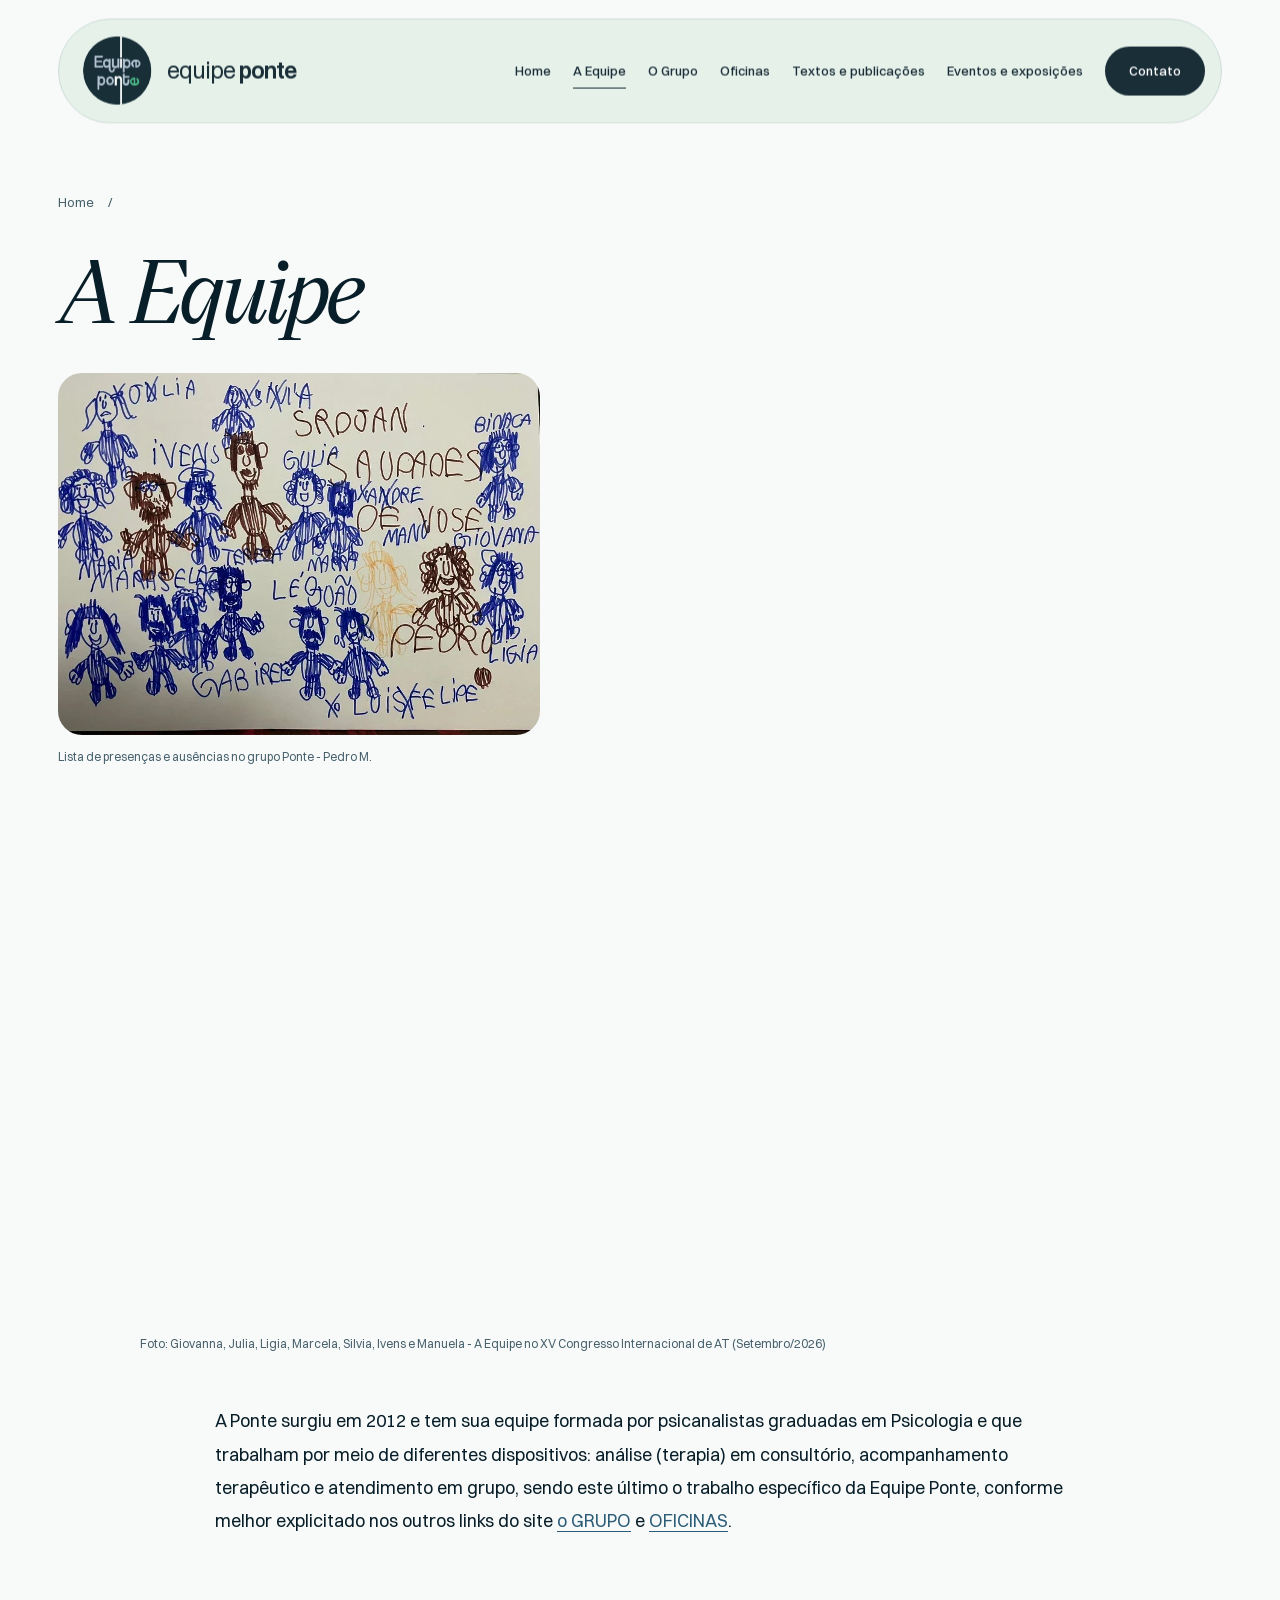
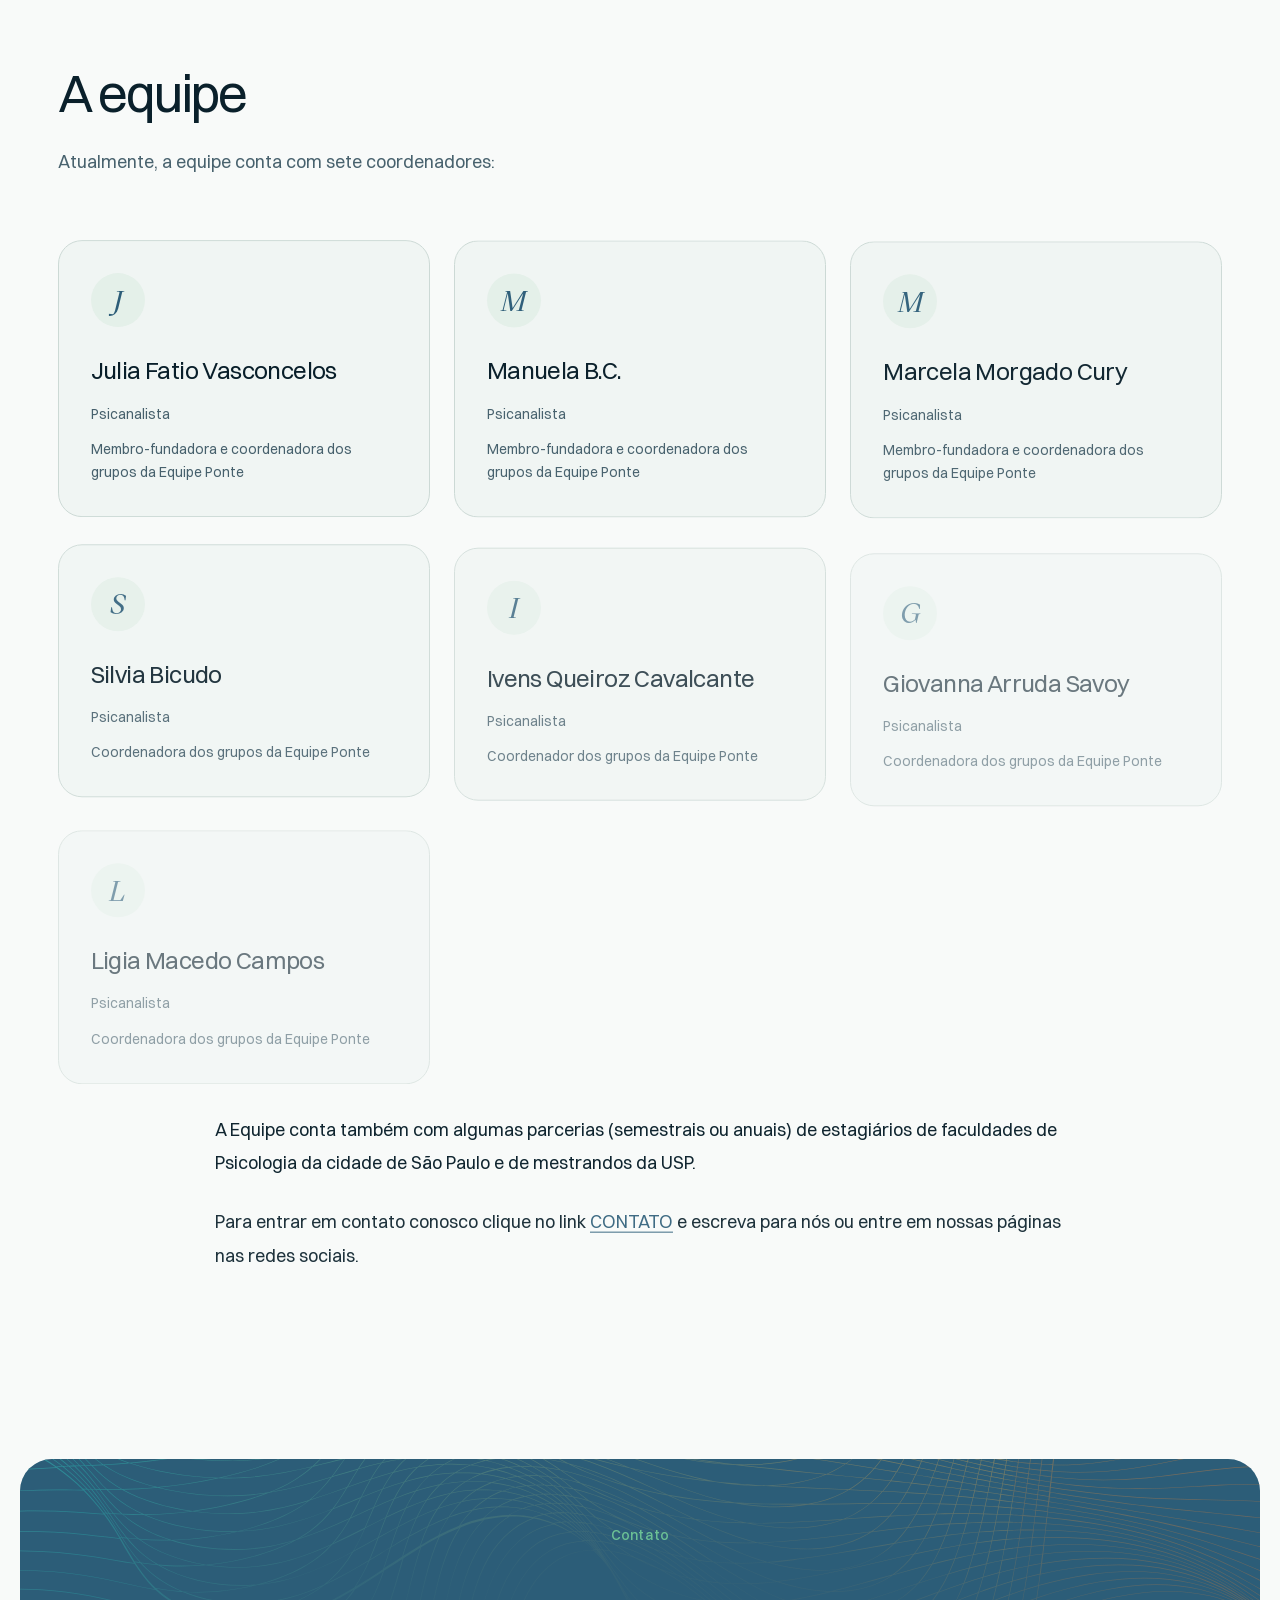
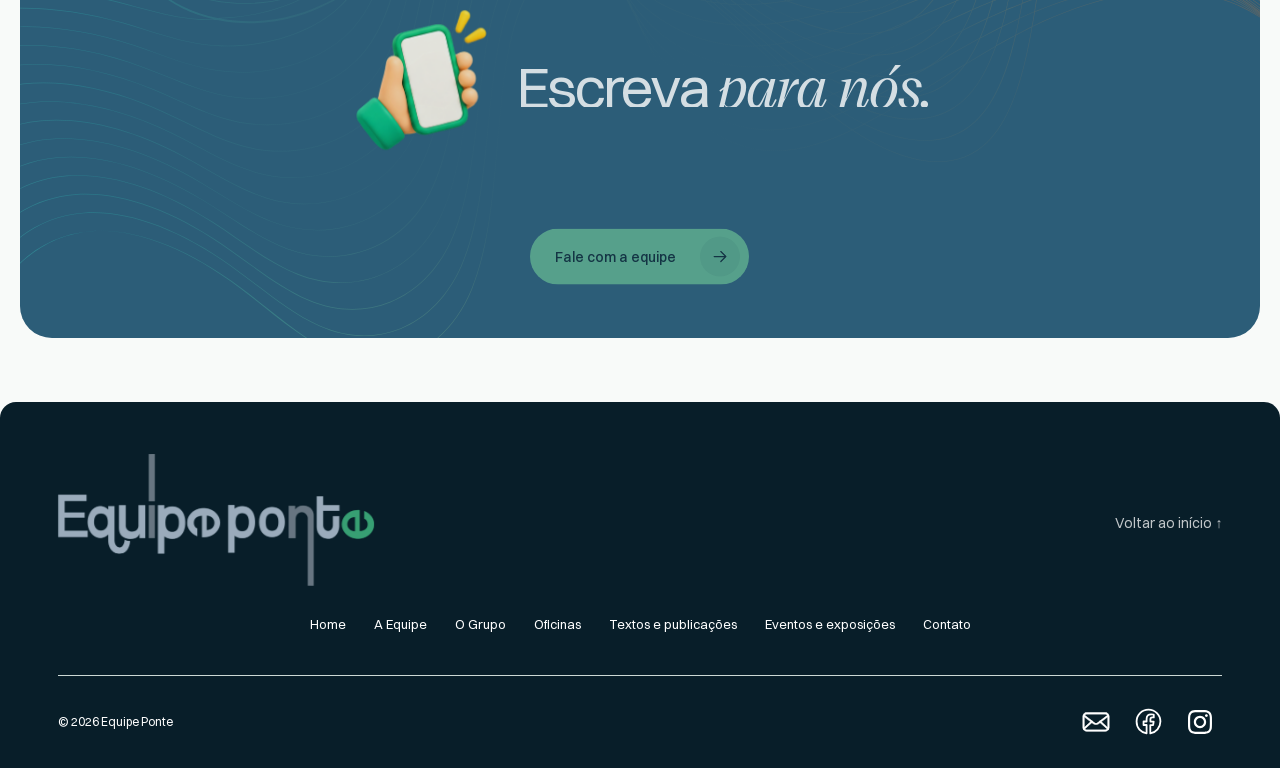
==== commit 93241706: "feat: add Pedro M artwork below team page title" ====
--- a/public/a-equipe.html
+++ b/public/a-equipe.html
@@ -96,6 +96,7 @@
           >Home <span aria-hidden="true">/</span></a
         >
         <h1>A Equipe</h1>
+        <figure class="editorial-photo team-presence-art"><img src="assets/images/arte-pedro-m.webp" width="482" height="362" alt="Desenho de Pedro M. com figuras humanas e nomes dos participantes do grupo Ponte" loading="eager"><figcaption>Lista de presenças e ausências no grupo Ponte - Pedro M.</figcaption></figure>
       </section>
       <section class="wrap team-overview">
         <figure class="editorial-photo">
--- a/public/assets/styles.css
+++ b/public/assets/styles.css
@@ -2232,8 +2232,8 @@
 /* Inset of the navigation panel within the Hero. */
 .hero > .site-header {
   margin-top: 40px;
-  margin-inline: 40px;
-  width: calc(100% - 80px);
+  margin-inline: auto;
+  width: min(var(--content-width), calc(100% - 80px));
 }
 @media (max-width: 600px) {
   .hero > .site-header {
@@ -2256,3 +2256,12 @@
   margin-inline: auto;
   padding-inline: 0;
 }
+
+.contact-information .contact-address-emphasis {
+  font-weight: 600;
+}
+
+.page-intro .team-presence-art {
+  max-width: 482px;
+  margin: 40px 0 0;
+}
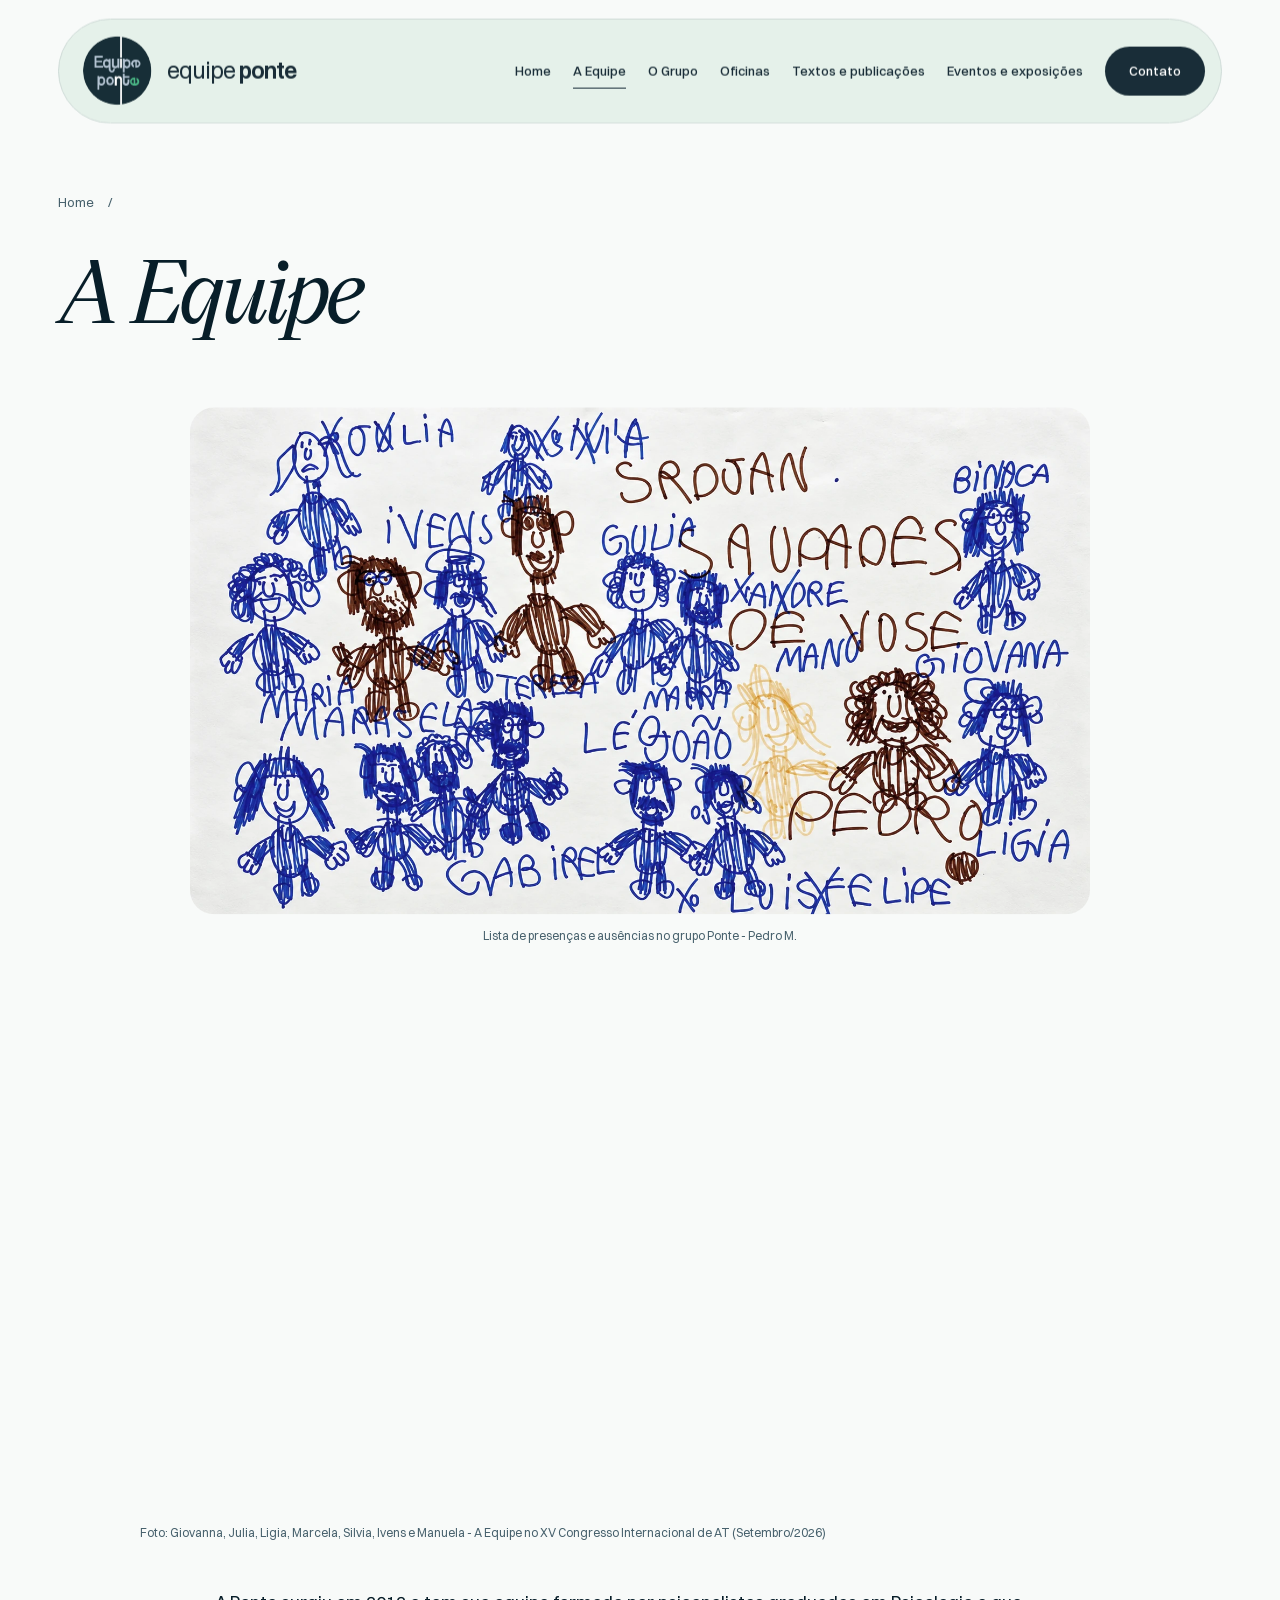
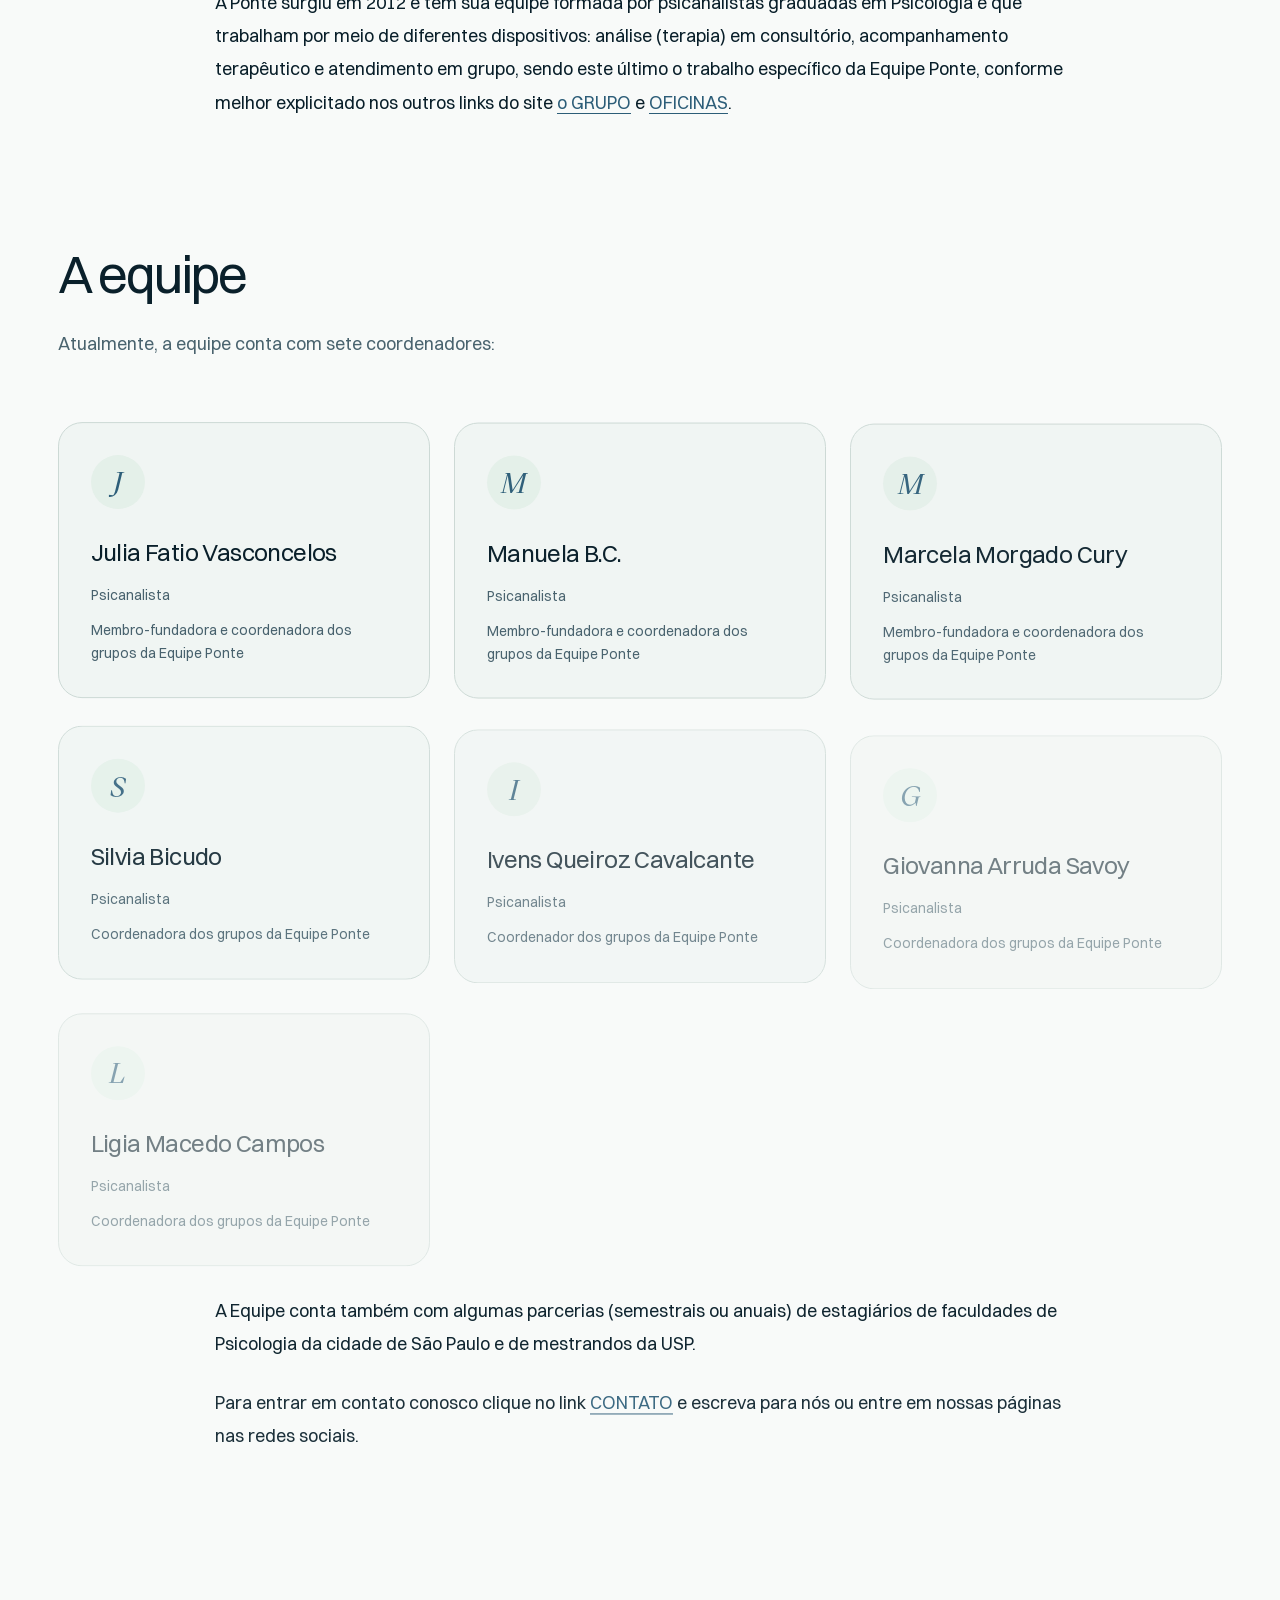
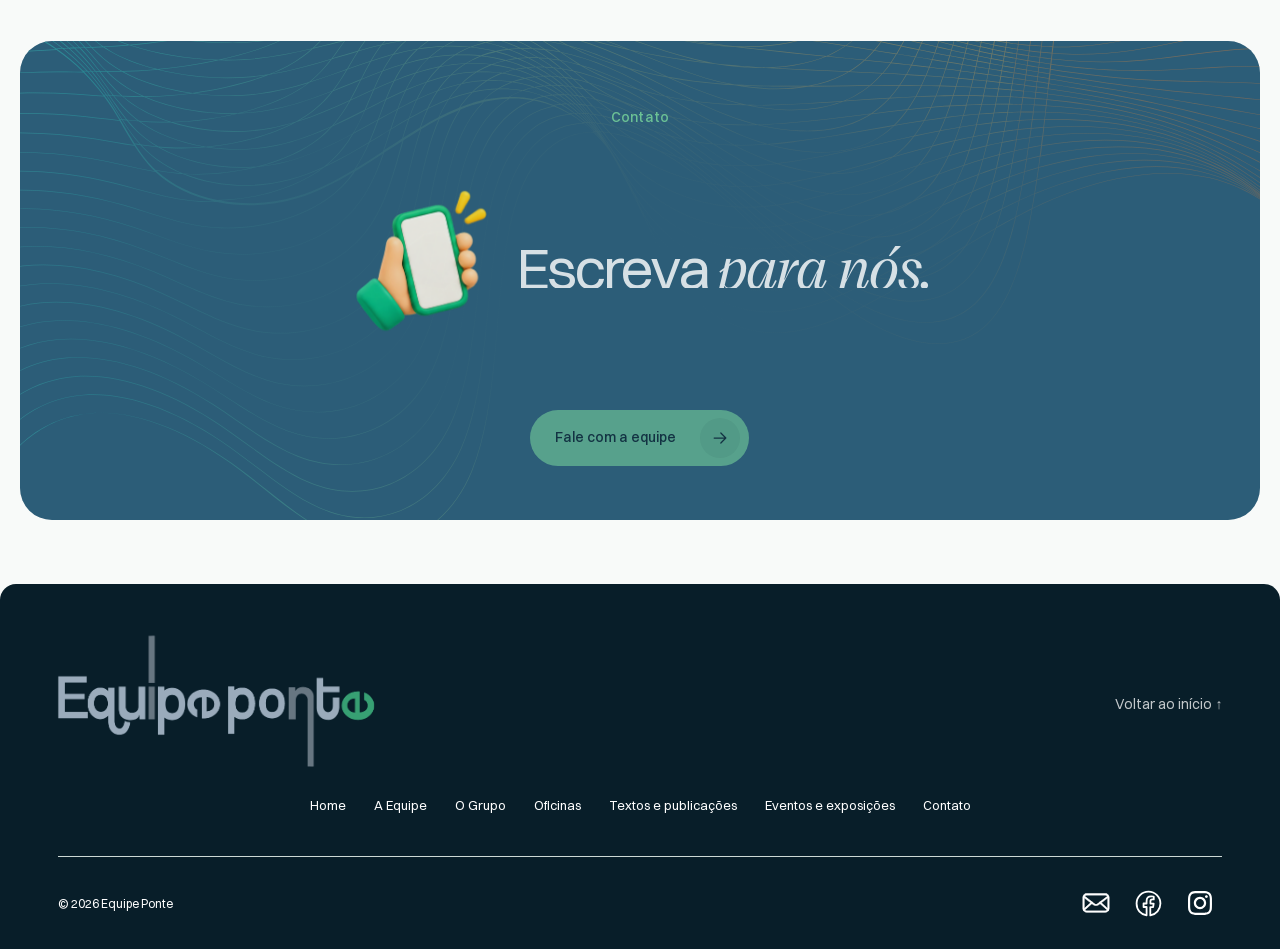
==== commit 4f8a203e: "fix: replace Pedro M artwork with updated image" ====
--- a/public/a-equipe.html
+++ b/public/a-equipe.html
@@ -96,7 +96,7 @@
           >Home <span aria-hidden="true">/</span></a
         >
         <h1>A Equipe</h1>
-        <figure class="editorial-photo team-presence-art"><img src="assets/images/arte-pedro-m.webp" width="482" height="362" alt="Desenho de Pedro M. com figuras humanas e nomes dos participantes do grupo Ponte" loading="eager"><figcaption>Lista de presenças e ausências no grupo Ponte - Pedro M.</figcaption></figure>
+        <figure class="editorial-photo team-presence-art"><img src="assets/images/arte-pedro-m.webp" width="1672" height="941" alt="Desenho de Pedro M. com figuras humanas e nomes dos participantes do grupo Ponte" loading="eager"><figcaption>Lista de presenças e ausências no grupo Ponte - Pedro M.</figcaption></figure>
       </section>
       <section class="wrap team-overview">
         <figure class="editorial-photo">
--- a/public/assets/styles.css
+++ b/public/assets/styles.css
@@ -2262,6 +2262,7 @@
 }
 
 .page-intro .team-presence-art {
-  max-width: 482px;
-  margin: 40px 0 0;
-}
+  max-width: 900px;
+  margin: clamp(56px, 6vw, 80px) auto 0;
+  text-align: center;
+}
